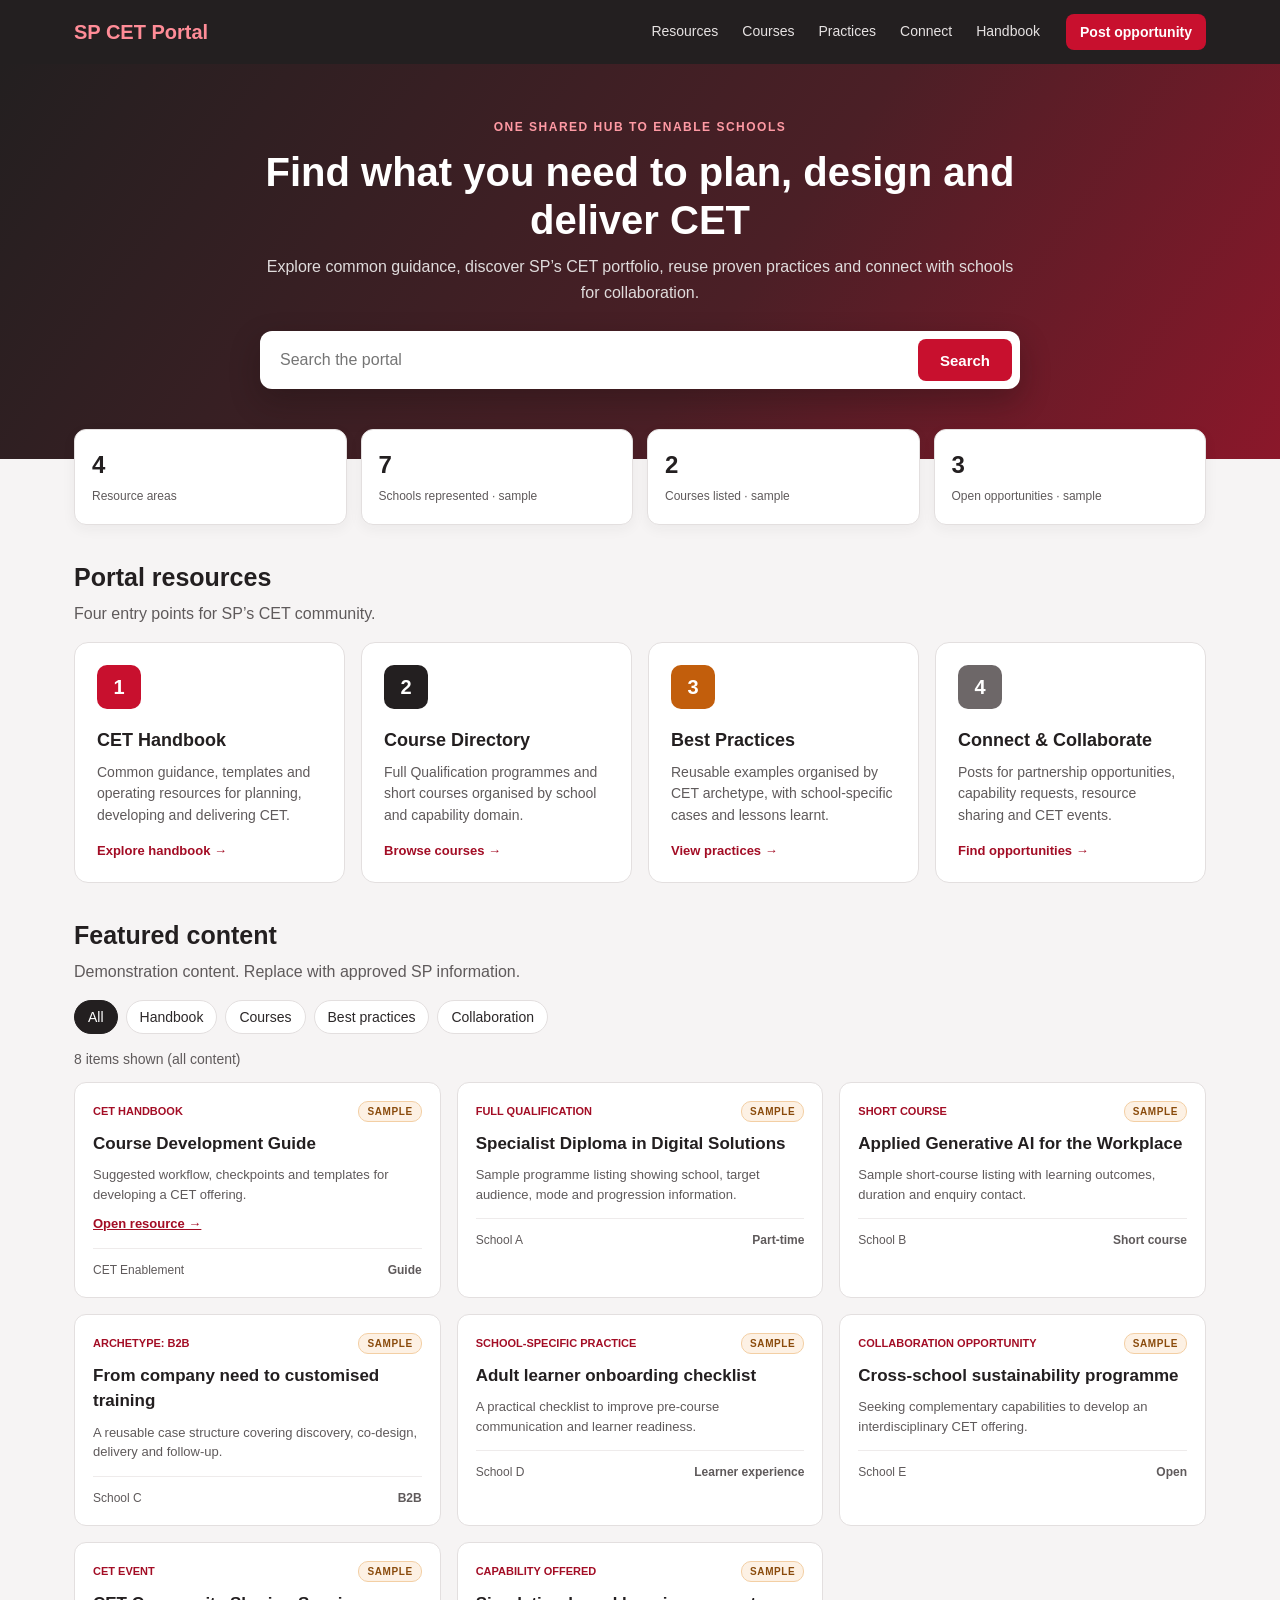
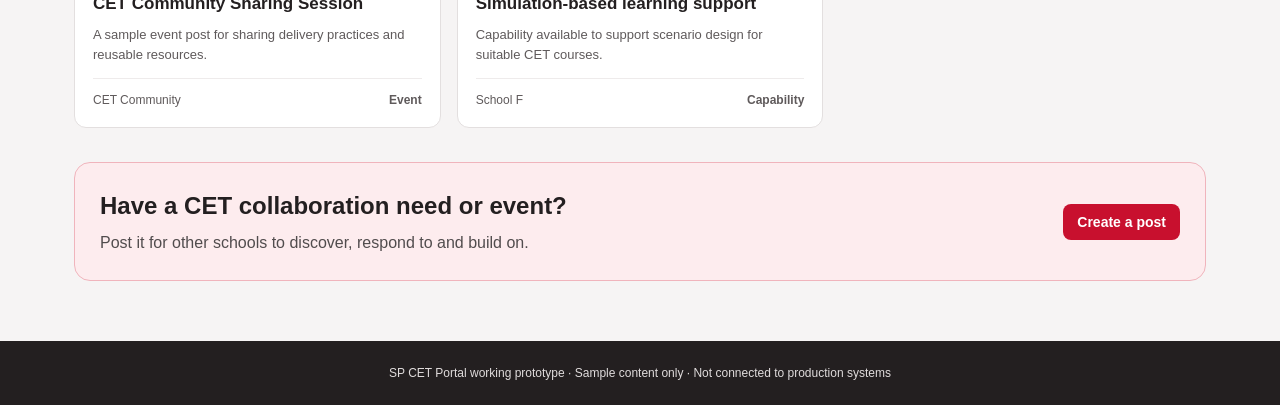
==== index.html @ 0cf19a7a "Shorten search placeholder so it fits on mobile Co-Authored-By: Claude Sonnet 5.5 <noreply@anthropic" ====
<!doctype html>
<html lang="en">
<head>
<meta charset="utf-8">
<meta name="viewport" content="width=device-width,initial-scale=1">
<meta name="description" content="Working prototype of the SP CET Portal: one shared hub for CET handbook, courses, best practices and collaboration. Sample content only.">
<title>SP CET Portal Prototype</title>
<link rel="icon" href="assets/favicon.svg" type="image/svg+xml">
<link rel="stylesheet" href="styles.css">
</head>
<body>
<a class="skip" href="#main">Skip to main content</a>

<!--
  =====================================================================
  HOW TO UPDATE THIS PAGE (for non-programmers)
  - Course, practice, handbook and collaboration CARDS:  edit data/content.json
  - Page wording (headings, hero text, footer):          edit this file, between the tags
  - Colours:                                             edit the :root block at the top of styles.css
  - Handbook landing page:                               edit handbook/index.html
  Do not change text inside < > brackets unless you know what it does.
  =====================================================================
-->

<header>
  <div class="top">
    <a class="brand" href="index.html"><span class="sr-only">SP CET Portal home</span><span aria-hidden="true">SP <span>CET</span> Portal</span></a>
    <nav id="siteNav" aria-label="Main">
      <a href="#resources">Resources</a>
      <a href="#courses">Courses</a>
      <a href="#practices">Practices</a>
      <a href="#connect">Connect</a>
      <a href="handbook/index.html">Handbook</a>
    </nav>
    <button type="button" class="primary" data-open-modal>Post opportunity</button>
    <button type="button" class="menu-btn" id="menuBtn" aria-expanded="false" aria-controls="siteNav">Menu</button>
  </div>
</header>

<section class="hero" aria-labelledby="heroTitle">
  <div class="hero-inner">
    <div class="eyebrow">One shared hub to enable schools</div>
    <!-- EDIT: main headline and intro text -->
    <h1 id="heroTitle">Find what you need to plan, design and deliver CET</h1>
    <p>Explore common guidance, discover SP’s CET portfolio, reuse proven practices and connect with schools for collaboration.</p>
    <form class="search" id="searchForm" role="search">
      <label class="sr-only" for="searchBox">Search the portal</label>
      <input id="searchBox" type="search" placeholder="Search the portal" autocomplete="off">
      <button class="primary" type="submit">Search</button>
    </form>
  </div>
</section>

<main id="main">
  <!-- Counts below are calculated automatically from data/content.json -->
  <ul class="stats" aria-label="Portal summary (sample figures)">
    <li class="stat"><b id="resourceCount">4</b><span>Resource areas</span></li>
    <li class="stat"><b id="schoolCount">–</b><span>Schools represented · sample</span></li>
    <li class="stat"><b id="courseCount">–</b><span>Courses listed · sample</span></li>
    <li class="stat"><b id="opportunityCount">–</b><span>Open opportunities · sample</span></li>
  </ul>

  <section id="resources" aria-labelledby="resHead">
    <div class="section-head"><div><h2 id="resHead">Portal resources</h2><p>Four entry points for SP’s CET community.</p></div></div>
    <div class="hubs">
      <a class="hub" href="handbook/index.html"><span class="icon" style="background:#c8102e" aria-hidden="true">1</span><h3>CET Handbook</h3><p>Common guidance, templates and operating resources for planning, developing and delivering CET.</p><span class="go">Explore handbook →</span></a>
      <button type="button" class="hub" id="courses" data-filter="course"><span class="icon" style="background:#231f20" aria-hidden="true">2</span><h3>Course Directory</h3><p>Full Qualification programmes and short courses organised by school and capability domain.</p><span class="go">Browse courses →</span></button>
      <button type="button" class="hub" id="practices" data-filter="practice"><span class="icon" style="background:#c25e0c" aria-hidden="true">3</span><h3>Best Practices</h3><p>Reusable examples organised by CET archetype, with school-specific cases and lessons learnt.</p><span class="go">View practices →</span></button>
      <button type="button" class="hub" id="connect" data-filter="opportunity"><span class="icon" style="background:#6d6768" aria-hidden="true">4</span><h3>Connect &amp; Collaborate</h3><p>Posts for partnership opportunities, capability requests, resource sharing and CET events.</p><span class="go">Find opportunities →</span></button>
    </div>
  </section>

  <section id="content" aria-labelledby="featHead">
    <div class="section-head"><div><h2 id="featHead">Featured content</h2><p>Demonstration content. Replace with approved SP information.</p></div></div>
    <div class="filters" role="group" aria-label="Filter content by type">
      <button type="button" class="chip active" data-filter="all" aria-pressed="true">All</button>
      <button type="button" class="chip" data-filter="handbook" aria-pressed="false">Handbook</button>
      <button type="button" class="chip" data-filter="course" aria-pressed="false">Courses</button>
      <button type="button" class="chip" data-filter="practice" aria-pressed="false">Best practices</button>
      <button type="button" class="chip" data-filter="opportunity" aria-pressed="false">Collaboration</button>
    </div>
    <p class="status" id="resultStatus" role="status" aria-live="polite"></p>
    <div class="grid" id="contentGrid"><p class="empty">Loading content…</p></div>
  </section>

  <div class="callout">
    <div><h2>Have a CET collaboration need or event?</h2><p>Post it for other schools to discover, respond to and build on.</p></div>
    <button type="button" class="primary" data-open-modal>Create a post</button>
  </div>
</main>

<div class="modal" id="modal" hidden>
  <div class="panel" role="dialog" aria-modal="true" aria-labelledby="modalTitle">
    <h2 id="modalTitle">Post a CET opportunity</h2>
    <p class="note">Prototype only. Entries are stored in this browser and are not submitted to SP systems. Please do not enter personal or restricted information.</p>
    <form id="postForm" novalidate>
      <label for="postType">Post type</label>
      <select id="postType"><option>Collaboration opportunity</option><option>CET event</option><option>Capability offered</option><option>Resource request</option></select>
      <label for="postTitle">Title</label>
      <input id="postTitle" required placeholder="e.g. Looking for a partner in data analytics">
      <label for="postSchool">School</label>
      <input id="postSchool" required placeholder="School or department">
      <label for="postDesc">Description</label>
      <textarea id="postDesc" required placeholder="Describe the opportunity, intended audience and support needed"></textarea>
      <p class="form-error" id="formError" role="alert"></p>
      <div class="actions"><button type="button" class="secondary" id="cancelPost">Cancel</button><button type="submit" class="primary">Publish sample post</button></div>
    </form>
  </div>
</div>

<footer>SP CET Portal working prototype · Sample content only · Not connected to production systems</footer>
<script src="app.js"></script>
</body>
</html>
---- styles.css ----
/* SP CET Portal styles. Brand colours (SP red and charcoal) are defined in :root below; hex values are approximations - replace with the official SP brand palette if required. */
:root{--ink:#231f20;--red:#c8102e;--red-dark:#a30d25;--bg:#f6f4f4;--text:#2b2728;--muted:#5f5a5b;--line:#e3dfdf;--white:#fff;--accent:#c25e0c;--focus:#f2b01e}
*{box-sizing:border-box}
html{scroll-behavior:smooth;scroll-padding-top:84px}
body{margin:0;font-family:Arial,"Segoe UI",sans-serif;color:var(--text);background:var(--bg);line-height:1.5}
a{color:var(--red-dark)}
:focus-visible{outline:3px solid var(--focus);outline-offset:2px}
.skip{position:absolute;left:-999px;top:8px;background:#fff;color:var(--ink);padding:10px 14px;border-radius:8px;z-index:20;font-weight:700}
.skip:focus{left:8px}
.sr-only{position:absolute;width:1px;height:1px;overflow:hidden;clip:rect(0 0 0 0);white-space:nowrap}

/* Header */
header{background:var(--ink);color:#fff;position:sticky;top:0;z-index:5}
.top{max-width:1180px;margin:auto;display:flex;align-items:center;gap:24px;padding:14px 24px}
.brand{font-weight:800;font-size:20px;color:#fff;text-decoration:none;display:flex;align-items:center;gap:10px}
.brand span{color:#ff8c97}

.top nav{display:flex;gap:20px;margin-left:auto;align-items:center}
.top nav a{color:#e6e2e2;text-decoration:none;font-size:14px;padding:6px 2px;border-bottom:2px solid transparent}
.top nav a:hover,.top nav a[aria-current]{color:#fff;border-bottom-color:#ff8c97}
.primary{border:0;border-radius:8px;background:var(--red);color:#fff;padding:10px 14px;font-weight:700;font-size:14px;cursor:pointer;font-family:inherit}
.primary:hover{background:var(--red-dark)}
.secondary{border:1px solid var(--line);background:#fff;padding:10px 14px;border-radius:8px;cursor:pointer;font-family:inherit;font-size:14px;color:var(--text)}
.secondary:hover{background:#f1eeee}
.menu-btn{display:none;background:transparent;border:1px solid #6b6566;color:#fff;border-radius:8px;padding:8px 12px;font-size:14px;cursor:pointer;font-family:inherit}

/* Hero */
.hero{background:linear-gradient(125deg,#231f20 0%,#4b1f26 58%,#c8102e 140%);color:#fff;padding:54px 24px 70px}
.hero-inner{max-width:1080px;margin:auto;text-align:center}
.eyebrow{text-transform:uppercase;letter-spacing:1.5px;color:#ff9aa4;font-size:12px;font-weight:800}
.hero h1{font-size:40px;margin:12px auto 10px;max-width:800px;line-height:1.2}
.hero p{color:#e0dcdc;max-width:760px;margin:0 auto 26px;line-height:1.6}
.search{max-width:760px;margin:auto;display:flex;background:#fff;padding:8px;border-radius:12px;box-shadow:0 12px 30px #1a0f1055}
.search input{text-align:left;border:0;outline:0;flex:1;padding:12px;font-size:16px;min-width:0;font-family:inherit;color:var(--text)}
.search:focus-within{outline:3px solid var(--focus)}
.search .primary{padding:0 22px;font-size:15px}

/* Main layout */
main{max-width:1180px;margin:-30px auto 60px;padding:0 24px}
.stats{display:grid;grid-template-columns:repeat(4,1fr);gap:14px;margin:0 0 30px;padding:0;list-style:none}
.stat{background:#fff;border:1px solid var(--line);border-radius:12px;padding:17px;box-shadow:0 4px 14px #2b27280d}
.stat b{display:block;font-size:24px;color:var(--ink)}
.stat span{font-size:12px;color:var(--muted)}
.section-head{display:flex;align-items:end;justify-content:space-between;margin:34px 0 16px;gap:16px}
.section-head h2{margin:0;font-size:25px;color:var(--ink)}
.section-head p{margin:5px 0 0;color:var(--muted)}

/* Resource hubs */
.hubs{display:grid;grid-template-columns:repeat(4,1fr);gap:16px}
.hub{background:#fff;border:1px solid var(--line);border-radius:14px;padding:22px;min-height:210px;transition:.2s;display:flex;flex-direction:column;align-items:flex-start;text-align:left;font:inherit;color:inherit;text-decoration:none;cursor:pointer}
.hub:hover{transform:translateY(-4px);box-shadow:0 14px 30px #2b272818}
.icon{width:44px;height:44px;border-radius:10px;display:grid;place-items:center;color:#fff;font-weight:900;font-size:20px}
.hub h3{margin:18px 0 8px;color:var(--ink);font-size:18px}
.hub p{color:var(--muted);font-size:14px;line-height:1.55;margin:0 0 14px}
.hub .go{color:var(--red-dark);font-weight:700;font-size:13px;margin-top:auto}

/* Filters and cards */
.filters{display:flex;gap:8px;flex-wrap:wrap;margin-bottom:15px}
.chip{border:1px solid var(--line);background:#fff;border-radius:20px;padding:8px 13px;cursor:pointer;font-family:inherit;font-size:14px;color:var(--text)}
.chip:hover{border-color:var(--red)}
.chip.active{background:var(--ink);color:#fff;border-color:var(--ink)}
.status{color:var(--muted);font-size:14px;margin:0 0 12px}
.grid{display:grid;grid-template-columns:repeat(3,1fr);gap:16px}
.card{background:#fff;border:1px solid var(--line);border-radius:12px;padding:18px;display:flex;flex-direction:column}
.card-top{display:flex;justify-content:space-between;align-items:center;gap:8px}
.tag{font-size:11px;font-weight:800;text-transform:uppercase;color:var(--red-dark)}
.badge{font-size:10px;font-weight:800;text-transform:uppercase;letter-spacing:.6px;background:#fdf1e4;color:#8a4b0c;border:1px solid #f3cfa4;border-radius:10px;padding:2px 8px;white-space:nowrap}
.badge.new{background:#fdecee;color:#a30d25;border-color:#f0b4bc}
.card h3{font-size:17px;margin:9px 0;color:var(--ink)}
.card p{font-size:13px;color:var(--muted);line-height:1.5;margin:0}
.card .more{font-size:13px;font-weight:700;margin-top:10px}
.meta{display:flex;justify-content:space-between;gap:8px;border-top:1px solid #eeebeb;padding-top:12px;margin-top:auto;font-size:12px;color:var(--muted)}
.card p+.meta,.card .more+.meta{margin-top:14px}
.empty,.error{background:#fff;border:1px dashed var(--line);border-radius:12px;padding:24px;grid-column:1/-1;color:var(--muted)}
.error{border-color:#e0a3a3;color:#7a1f1f;background:#fff6f6}

/* Callout */
.callout{margin-top:34px;background:#fdecee;border:1px solid #f0b4bc;border-radius:16px;padding:25px;display:flex;align-items:center;gap:24px}
.callout h2{margin:0 0 7px;color:var(--ink)}
.callout p{margin:0;color:#514c4d}
.callout button{margin-left:auto;white-space:nowrap}

/* Modal */
.modal{position:fixed;inset:0;background:#1a1516aa;display:none;align-items:center;justify-content:center;padding:20px;z-index:10}
.modal.open{display:flex}
.panel{background:#fff;padding:24px;border-radius:14px;max-width:580px;width:100%;max-height:90vh;overflow:auto}
.panel h2{margin-top:0;color:var(--ink)}
.panel .note{color:var(--muted);font-size:14px}
.panel label{display:block;font-size:13px;font-weight:700;margin:13px 0 6px}
.panel input,.panel select,.panel textarea{width:100%;padding:11px;border:1px solid #bdb7b8;border-radius:8px;font:inherit;font-size:15px;color:var(--text);background:#fff}
.panel textarea{min-height:110px;resize:vertical}
.form-error{color:#9b1c1c;font-size:13px;margin:12px 0 0;min-height:1em}
.actions{display:flex;justify-content:flex-end;gap:8px;margin-top:18px}

/* Footer */
footer{background:var(--ink);color:#e0dcdc;padding:23px;text-align:center;font-size:12px}
footer a{color:#ffb3ba}

/* Handbook page */
.page-hero{background:linear-gradient(125deg,#231f20 0%,#4b1f26 58%,#c8102e 140%);color:#fff;padding:44px 24px 64px}
.page-hero .hero-inner{text-align:left}
.page-hero h1{font-size:34px;margin:10px 0}
.page-hero p{margin:0;max-width:720px;color:#e0dcdc}
.notice{background:#fdf1e4;border:1px solid #f3cfa4;color:#6b3a08;border-radius:12px;padding:14px 18px;margin-bottom:24px;font-size:14px}
.toc{display:grid;grid-template-columns:repeat(3,1fr);gap:16px}
.back{display:inline-block;margin-top:28px;font-weight:700}

/* Tablet */
@media(max-width:900px){
.hubs,.stats{grid-template-columns:repeat(2,1fr)}
.grid,.toc{grid-template-columns:1fr 1fr}
.hero h1{font-size:34px}
}
/* Mobile */
@media(max-width:700px){
.menu-btn{display:block}
.top{flex-wrap:wrap;gap:12px;padding:12px 16px}
.top nav{display:none;flex-direction:column;align-items:stretch;gap:0;width:100%;margin:0;order:3}
.top nav.open{display:flex}
.top nav a{padding:12px 4px;border-bottom:1px solid #4a4546;font-size:15px}
.top>.primary{order:1;margin-left:auto}.menu-btn{order:2}
main{padding:0 16px}
.hero,.page-hero{padding:40px 16px 60px}
}
@media(max-width:560px){
.hubs,.stats,.grid,.toc{grid-template-columns:1fr}
.hero h1{font-size:28px}
.callout{display:block}
.callout button{margin-top:16px;width:100%}
.search{display:block}
.search .primary{width:100%;height:44px;margin-top:6px}
.stat{display:flex;justify-content:space-between;align-items:center}
.section-head{display:block}
.actions{flex-direction:column-reverse}
.actions button{width:100%}
}
@media(prefers-reduced-motion:reduce){html{scroll-behavior:auto}.hub{transition:none}.hub:hover{transform:none}}
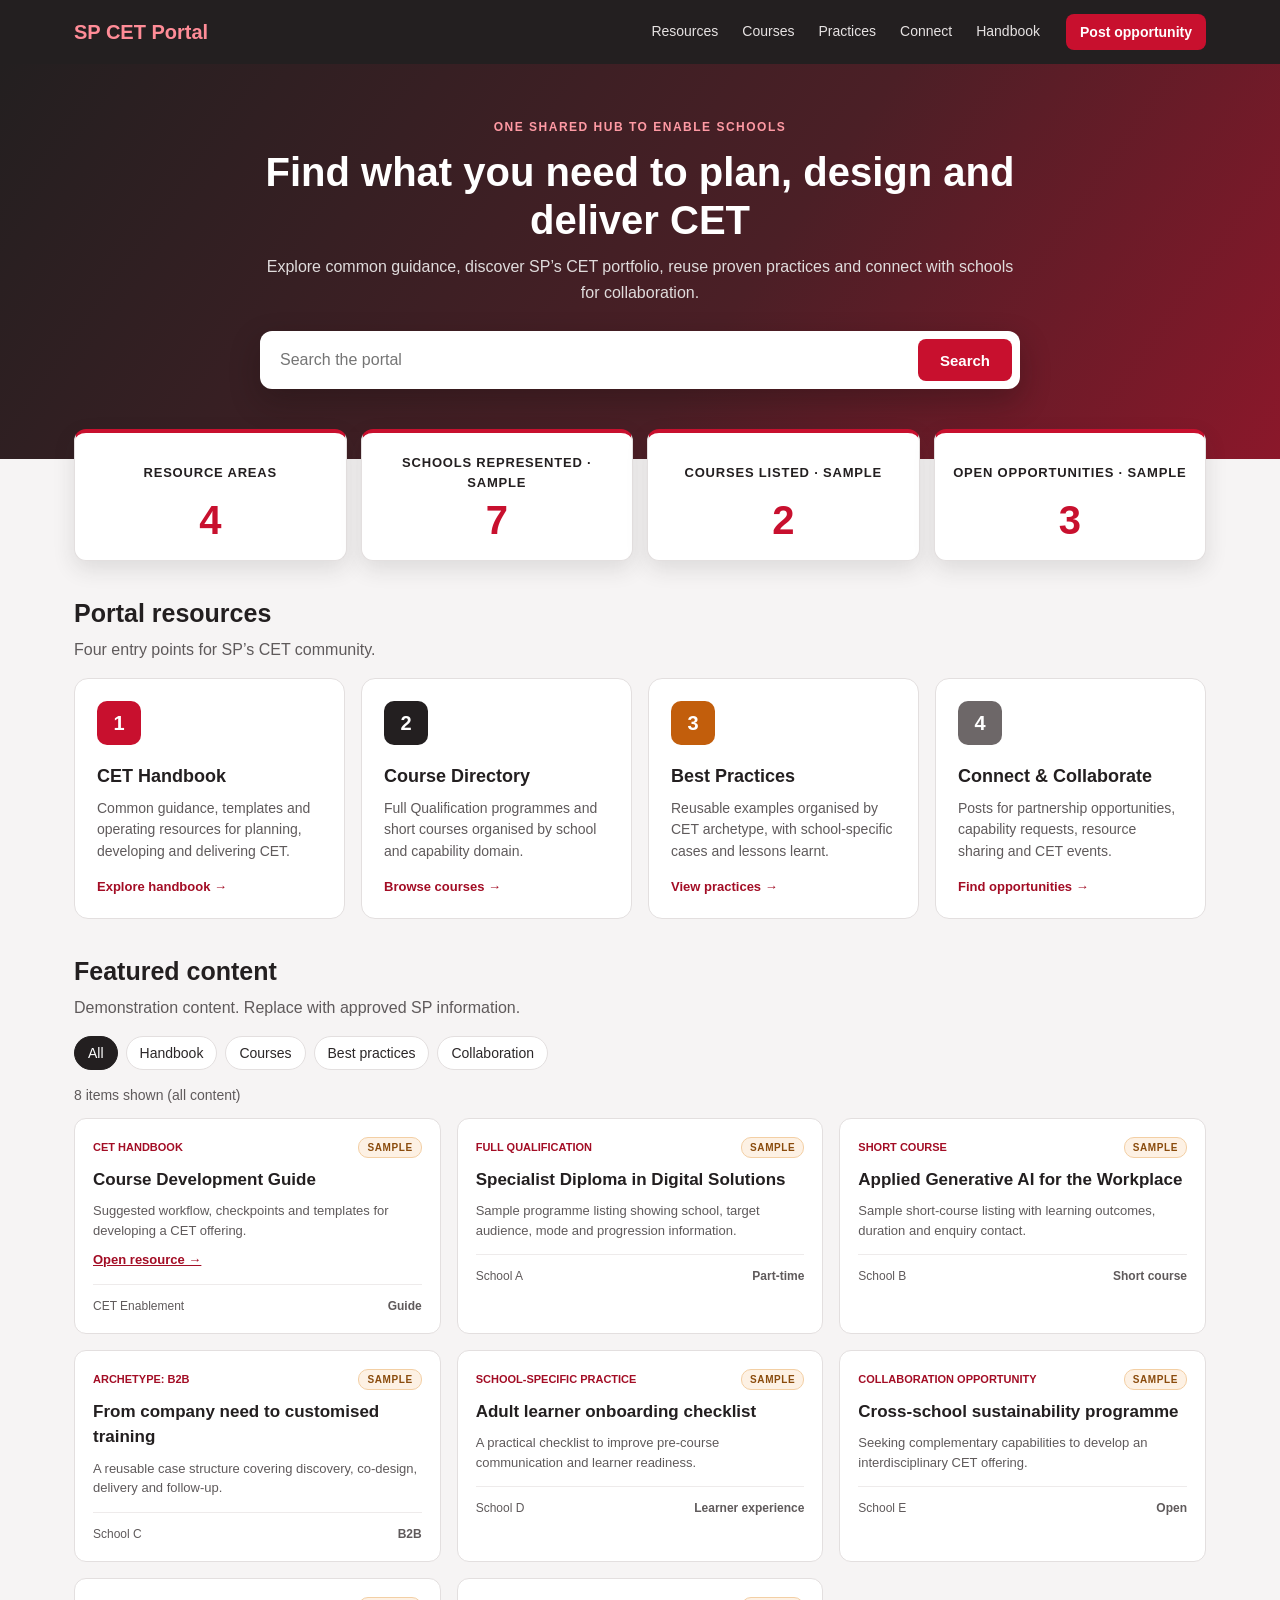
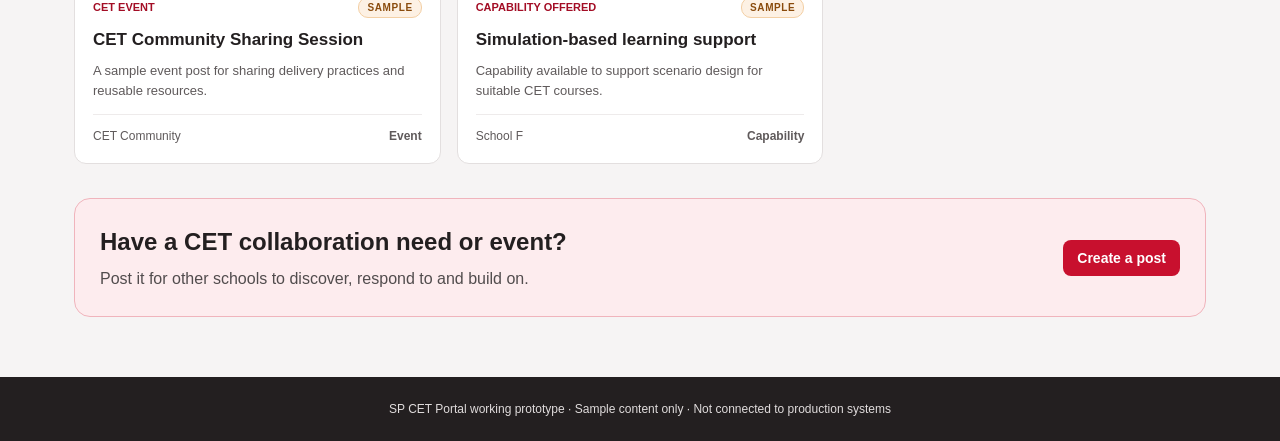
==== commit 706c401c: "Centre summary stats with labels above larger red figures Co-Authored-By: Claude Sonnet 5.5 <noreply" ====
--- a/index.html
+++ b/index.html
@@ -54,10 +54,10 @@
 <main id="main">
   <!-- Counts below are calculated automatically from data/content.json -->
   <ul class="stats" aria-label="Portal summary (sample figures)">
-    <li class="stat"><b id="resourceCount">4</b><span>Resource areas</span></li>
-    <li class="stat"><b id="schoolCount">–</b><span>Schools represented · sample</span></li>
-    <li class="stat"><b id="courseCount">–</b><span>Courses listed · sample</span></li>
-    <li class="stat"><b id="opportunityCount">–</b><span>Open opportunities · sample</span></li>
+    <li class="stat"><span>Resource areas</span><b id="resourceCount">4</b></li>
+    <li class="stat"><span>Schools represented · sample</span><b id="schoolCount">–</b></li>
+    <li class="stat"><span>Courses listed · sample</span><b id="courseCount">–</b></li>
+    <li class="stat"><span>Open opportunities · sample</span><b id="opportunityCount">–</b></li>
   </ul>
 
   <section id="resources" aria-labelledby="resHead">
--- a/styles.css
+++ b/styles.css
@@ -38,9 +38,9 @@
 /* Main layout */
 main{max-width:1180px;margin:-30px auto 60px;padding:0 24px}
 .stats{display:grid;grid-template-columns:repeat(4,1fr);gap:14px;margin:0 0 30px;padding:0;list-style:none}
-.stat{background:#fff;border:1px solid var(--line);border-radius:12px;padding:17px;box-shadow:0 4px 14px #2b27280d}
-.stat b{display:block;font-size:24px;color:var(--ink)}
-.stat span{font-size:12px;color:var(--muted)}
+.stat{background:#fff;border:1px solid var(--line);border-top:4px solid var(--red);border-radius:12px;padding:20px 16px;box-shadow:0 8px 22px #2b27281f;text-align:center;display:flex;flex-direction:column;align-items:center;justify-content:center;gap:8px}
+.stat span{min-height:3em;display:flex;align-items:center;justify-content:center;font-size:13px;font-weight:700;color:var(--ink);text-transform:uppercase;letter-spacing:.8px}
+.stat b{display:block;font-size:40px;line-height:1;color:var(--red);font-weight:800}
 .section-head{display:flex;align-items:end;justify-content:space-between;margin:34px 0 16px;gap:16px}
 .section-head h2{margin:0;font-size:25px;color:var(--ink)}
 .section-head p{margin:5px 0 0;color:var(--muted)}
@@ -127,9 +127,8 @@
 .hero h1{font-size:28px}
 .callout{display:block}
 .callout button{margin-top:16px;width:100%}
-.search{display:block}
+.search{display:block}.search input{width:100%}.stat span{min-height:0}
 .search .primary{width:100%;height:44px;margin-top:6px}
-.stat{display:flex;justify-content:space-between;align-items:center}
 .section-head{display:block}
 .actions{flex-direction:column-reverse}
 .actions button{width:100%}
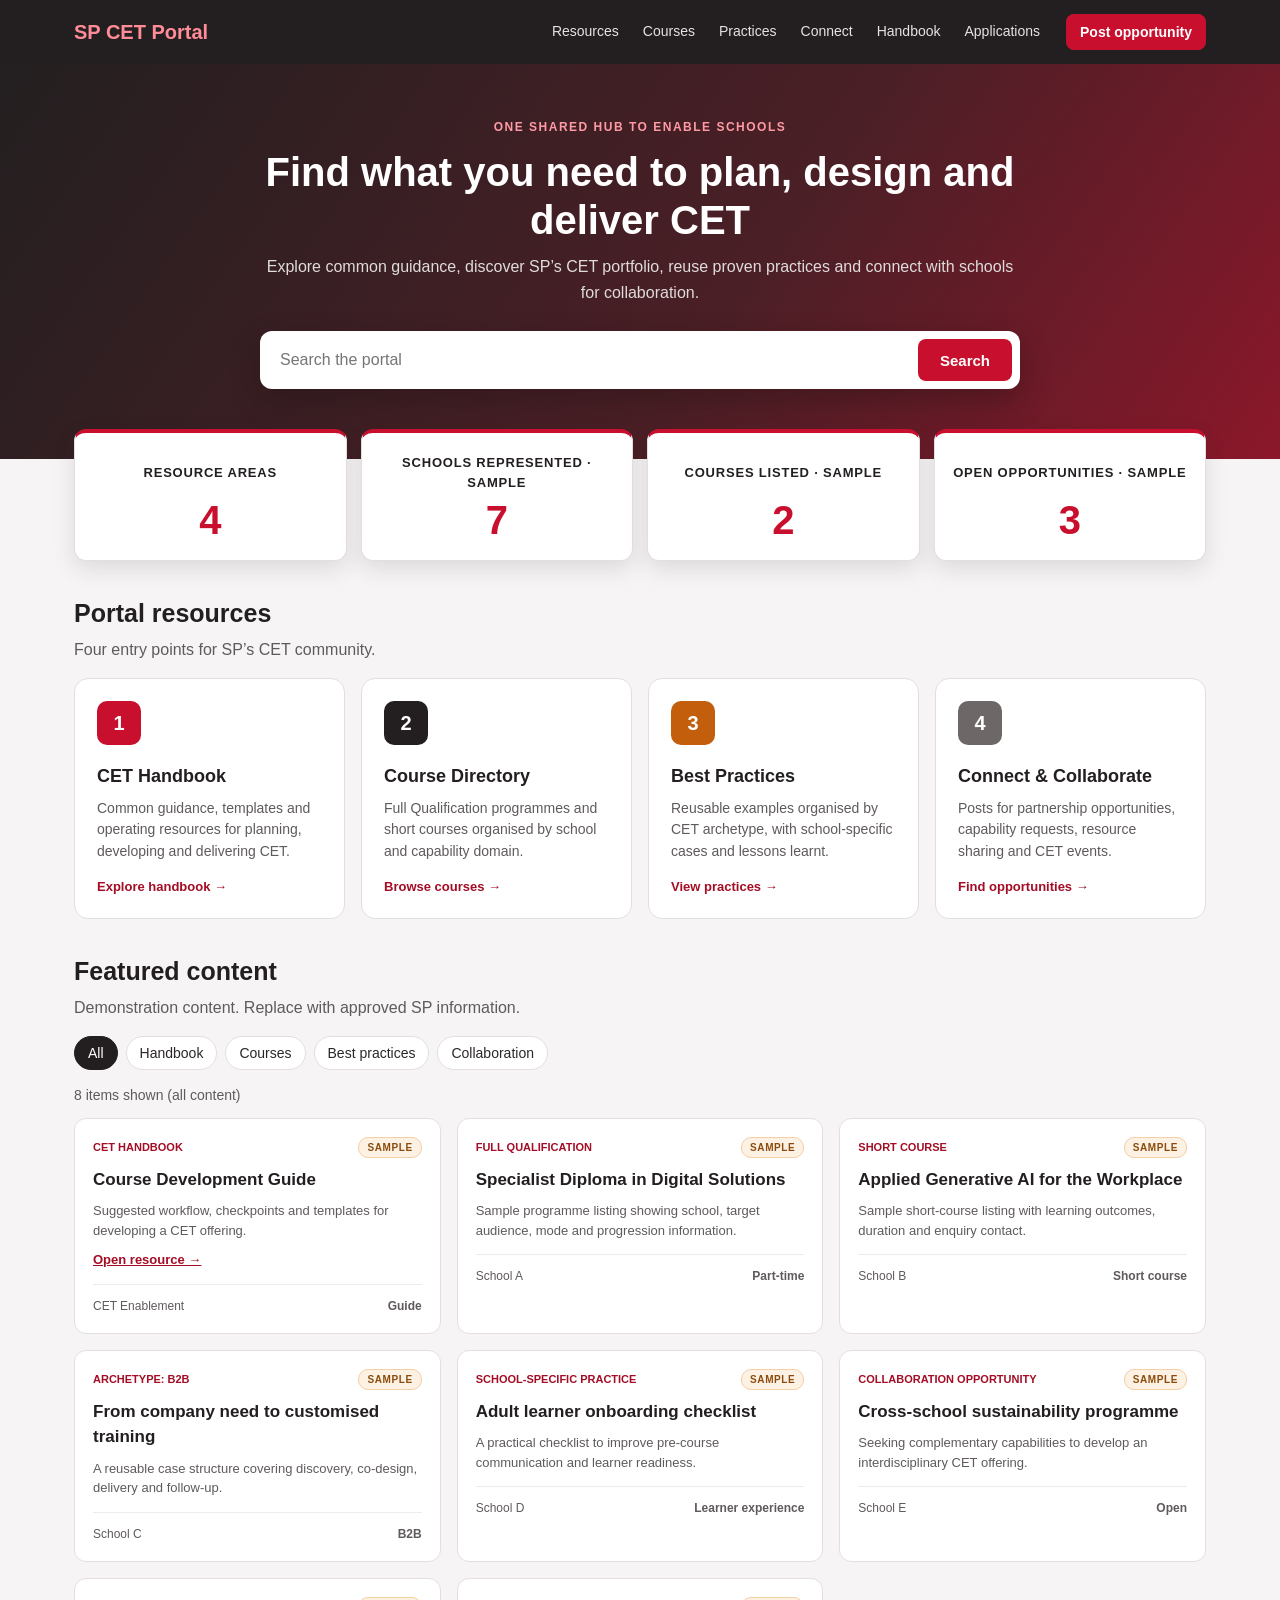
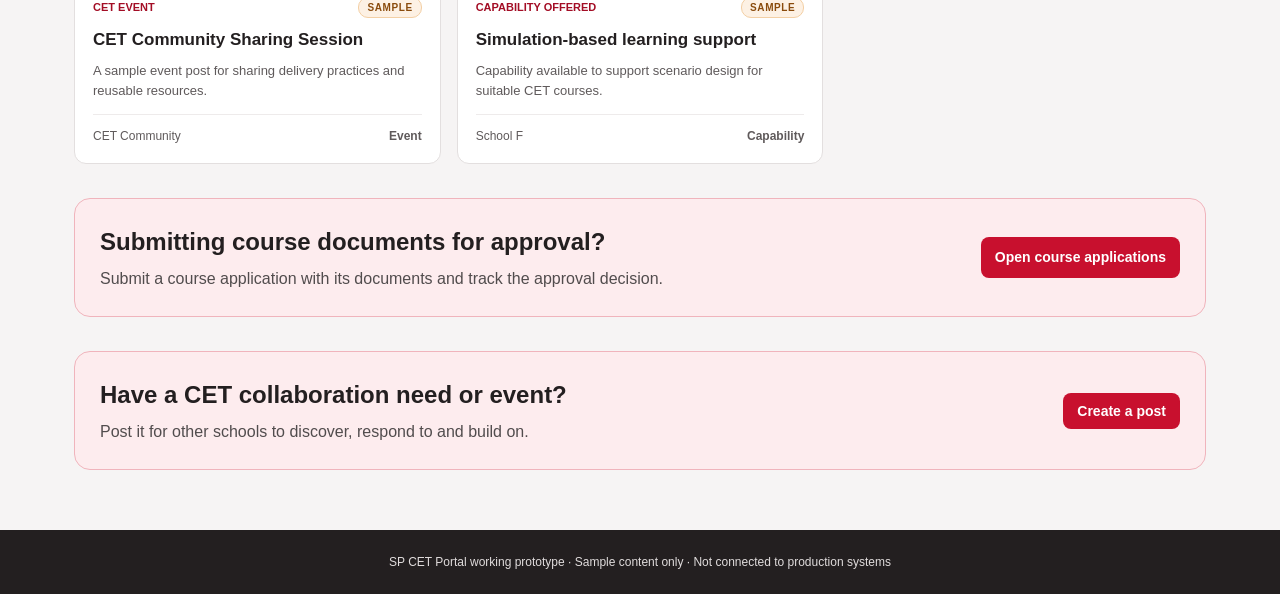
==== commit 12f199a8: "Add course document application and approval prototype Co-Authored-By: Claude Sonnet 5.5 <noreply@an" ====
--- a/index.html
+++ b/index.html
@@ -31,6 +31,7 @@
       <a href="#practices">Practices</a>
       <a href="#connect">Connect</a>
       <a href="handbook/index.html">Handbook</a>
+      <a href="applications/index.html">Applications</a>
     </nav>
     <button type="button" class="primary" data-open-modal>Post opportunity</button>
     <button type="button" class="menu-btn" id="menuBtn" aria-expanded="false" aria-controls="siteNav">Menu</button>
@@ -84,6 +85,11 @@
   </section>
 
   <div class="callout">
+    <div><h2>Submitting course documents for approval?</h2><p>Submit a course application with its documents and track the approval decision.</p></div>
+    <a class="primary" href="applications/index.html" style="text-decoration:none;margin-left:auto;white-space:nowrap">Open course applications</a>
+  </div>
+
+  <div class="callout">
     <div><h2>Have a CET collaboration need or event?</h2><p>Post it for other schools to discover, respond to and build on.</p></div>
     <button type="button" class="primary" data-open-modal>Create a post</button>
   </div>
--- a/styles.css
+++ b/styles.css
@@ -134,3 +134,36 @@
 .actions button{width:100%}
 }
 @media(prefers-reduced-motion:reduce){html{scroll-behavior:auto}.hub{transition:none}.hub:hover{transform:none}}
+
+/* Course applications page */
+.role-bar{display:flex;align-items:center;gap:10px;flex-wrap:wrap;margin-bottom:20px}
+.role-bar label{font-weight:700;font-size:14px}
+.role-bar select{padding:9px 10px;border:1px solid #bdb7b8;border-radius:8px;font:inherit;background:#fff}
+.app-form{background:#fff;border:1px solid var(--line);border-radius:14px;padding:22px}
+.app-form label{display:block;font-size:13px;font-weight:700;margin:13px 0 6px}
+.app-form input:not([type=file]),.app-form select,.app-form textarea{width:100%;padding:11px;border:1px solid #bdb7b8;border-radius:8px;font:inherit;font-size:15px;color:var(--text);background:#fff}
+.app-form textarea{min-height:90px;resize:vertical}
+.form-grid{display:grid;grid-template-columns:1fr 1fr;gap:0 16px}
+fieldset.docs{border:1px solid var(--line);border-radius:10px;margin:18px 0 0;padding:6px 16px 14px}
+fieldset.docs legend{font-weight:700;font-size:14px;padding:0 6px}
+.doc-row input[type=file]{font-size:14px;max-width:100%}
+.req{color:var(--red-dark);font-weight:700}.opt{color:var(--muted);font-weight:400}
+.app-list{display:grid;grid-template-columns:repeat(2,1fr);gap:16px}
+.app-card h3{margin:9px 0}
+.meta-line{margin-top:6px!important}
+.pill{font-size:11px;font-weight:800;border-radius:12px;padding:3px 10px;border:1px solid var(--line);background:#f1eeee;color:var(--ink);white-space:nowrap}
+.pill.s-submitted,.pill.s-review{background:#fdf1e4;border-color:#f3cfa4;color:#6b3a08}
+.pill.s-approved{background:#e7f4ea;border-color:#a9d3b3;color:#17542a}
+.pill.s-returned{background:#fff6e0;border-color:#ecd28a;color:#5f4500}
+.pill.s-rejected{background:#fdecee;border-color:#f0b4bc;color:#8a0c22}
+.doc-list{list-style:none;margin:12px 0 0;padding:0;font-size:13px;color:var(--text)}
+.doc-list li{padding:3px 0}.doc-list .ok{color:#17542a;font-weight:800}.doc-list .miss{color:var(--muted)}
+.app-card details{margin-top:12px;font-size:13px}
+.app-card summary{cursor:pointer;font-weight:700;color:var(--red-dark)}
+.history{margin:8px 0 0;padding-left:18px;color:var(--muted)}.history li{margin-bottom:8px}.history .note{color:var(--text)}
+.decision{border-top:1px solid #eeebeb;margin-top:14px;padding-top:12px}
+.decision label{display:block;font-size:13px;font-weight:700;margin:0 0 6px}
+.decision textarea{width:100%;min-height:70px;padding:10px;border:1px solid #bdb7b8;border-radius:8px;font:inherit;font-size:14px}
+.decision .actions{flex-wrap:wrap}
+@media(max-width:900px){.app-list{grid-template-columns:1fr}}
+@media(max-width:560px){.form-grid{grid-template-columns:1fr}.decision .actions button{width:100%}}
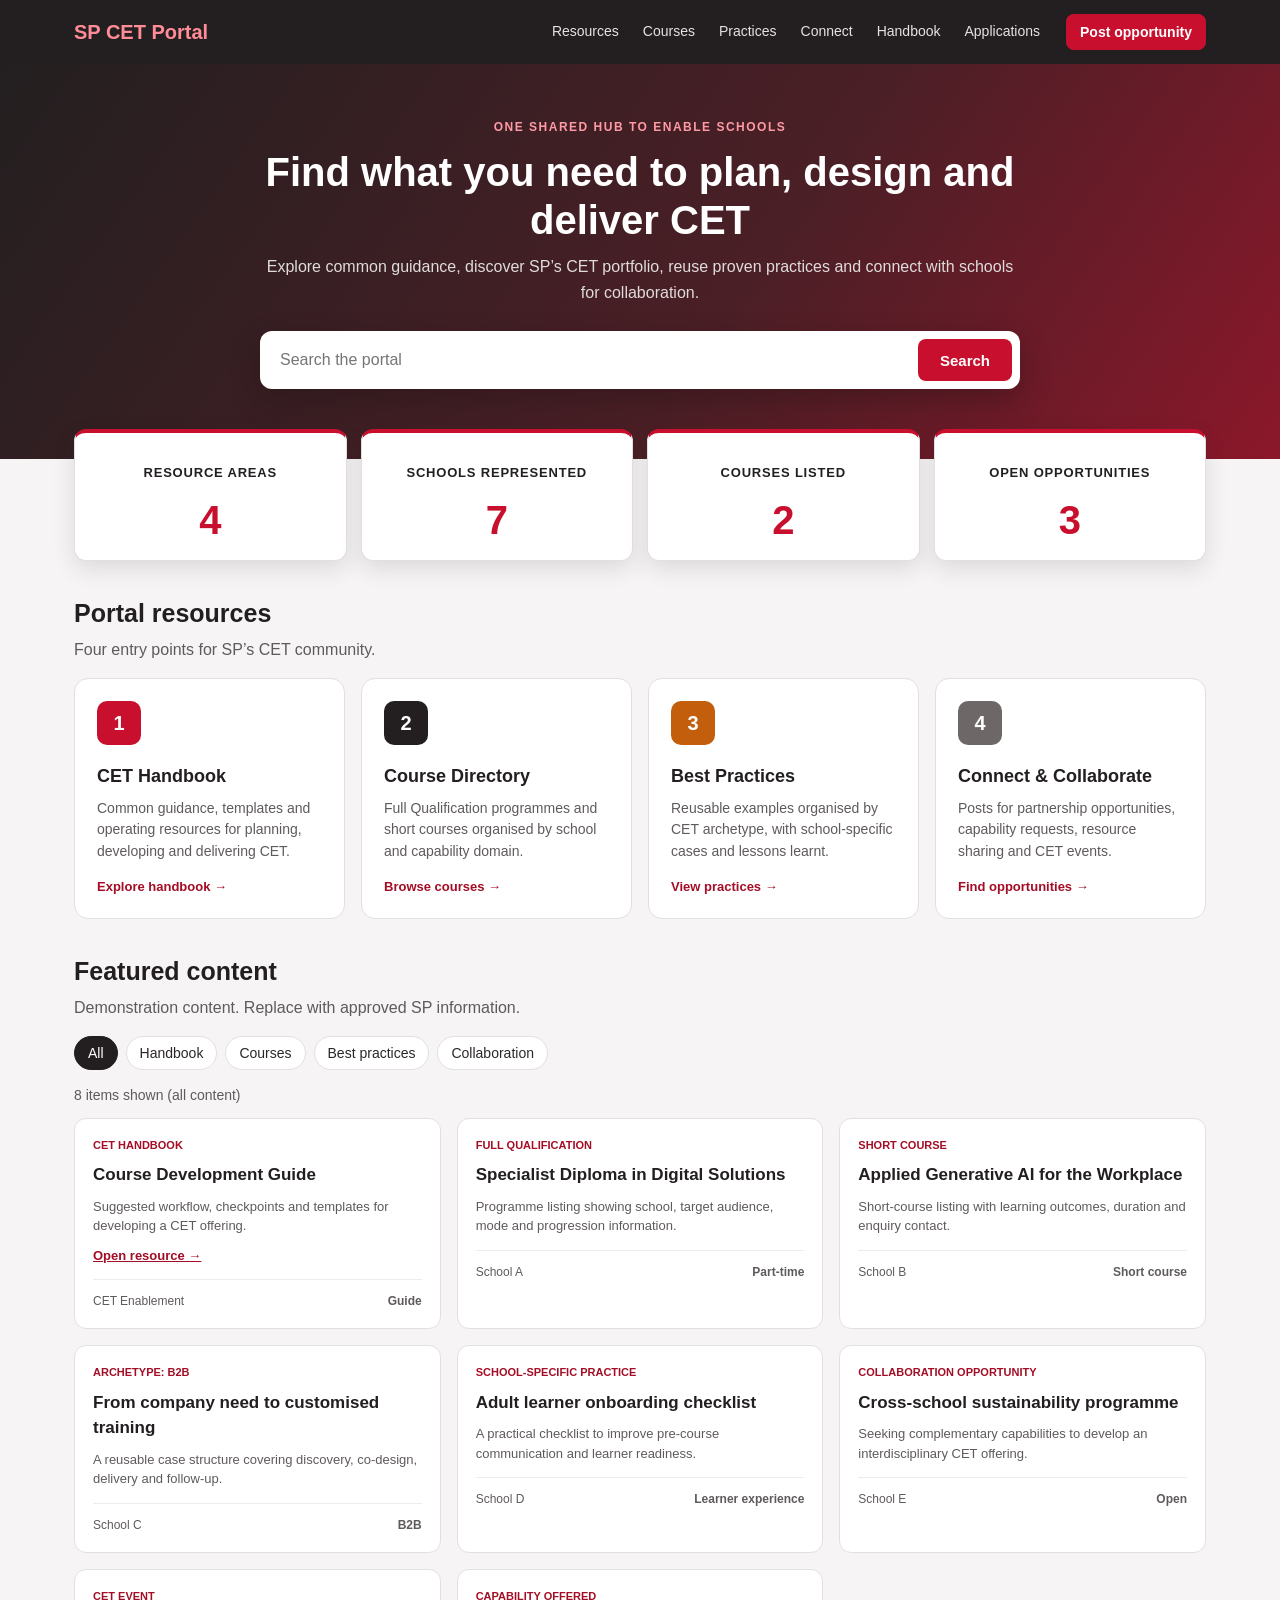
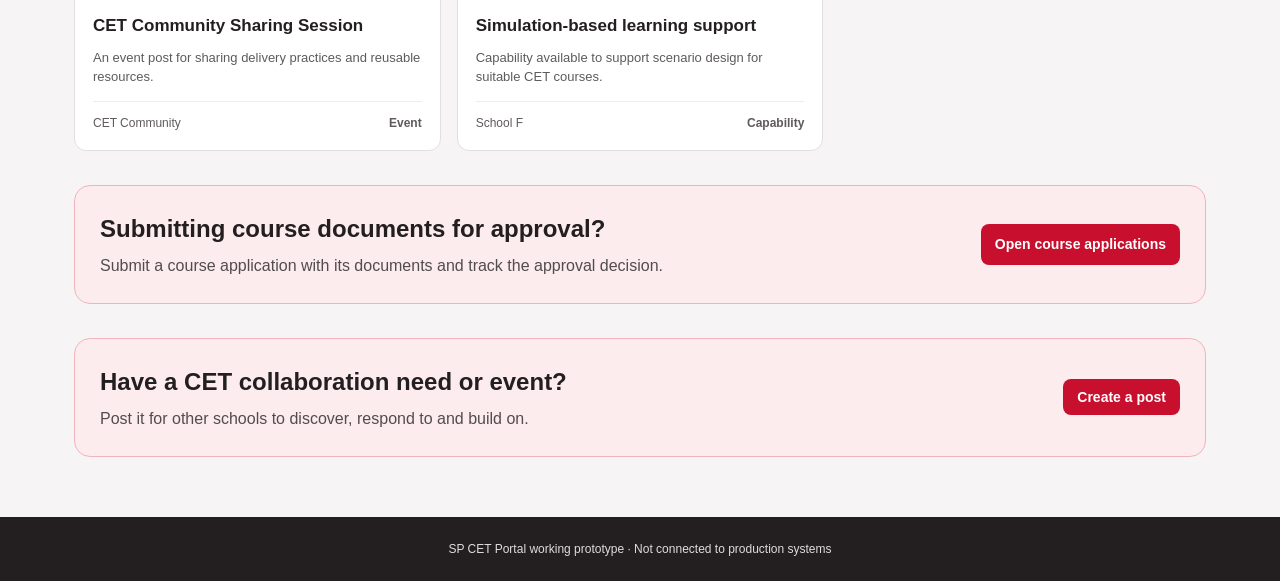
==== commit b6b5323c: "Remove 'sample' wording and badges from the portal Co-Authored-By: Claude Sonnet 5.5 <noreply@anthro" ====
--- a/index.html
+++ b/index.html
@@ -3,7 +3,7 @@
 <head>
 <meta charset="utf-8">
 <meta name="viewport" content="width=device-width,initial-scale=1">
-<meta name="description" content="Working prototype of the SP CET Portal: one shared hub for CET handbook, courses, best practices and collaboration. Sample content only.">
+<meta name="description" content="Working prototype of the SP CET Portal: one shared hub for CET handbook, courses, best practices and collaboration.">
 <title>SP CET Portal Prototype</title>
 <link rel="icon" href="assets/favicon.svg" type="image/svg+xml">
 <link rel="stylesheet" href="styles.css">
@@ -54,11 +54,11 @@
 
 <main id="main">
   <!-- Counts below are calculated automatically from data/content.json -->
-  <ul class="stats" aria-label="Portal summary (sample figures)">
+  <ul class="stats" aria-label="Portal summary">
     <li class="stat"><span>Resource areas</span><b id="resourceCount">4</b></li>
-    <li class="stat"><span>Schools represented · sample</span><b id="schoolCount">–</b></li>
-    <li class="stat"><span>Courses listed · sample</span><b id="courseCount">–</b></li>
-    <li class="stat"><span>Open opportunities · sample</span><b id="opportunityCount">–</b></li>
+    <li class="stat"><span>Schools represented</span><b id="schoolCount">–</b></li>
+    <li class="stat"><span>Courses listed</span><b id="courseCount">–</b></li>
+    <li class="stat"><span>Open opportunities</span><b id="opportunityCount">–</b></li>
   </ul>
 
   <section id="resources" aria-labelledby="resHead">
@@ -109,12 +109,12 @@
       <label for="postDesc">Description</label>
       <textarea id="postDesc" required placeholder="Describe the opportunity, intended audience and support needed"></textarea>
       <p class="form-error" id="formError" role="alert"></p>
-      <div class="actions"><button type="button" class="secondary" id="cancelPost">Cancel</button><button type="submit" class="primary">Publish sample post</button></div>
+      <div class="actions"><button type="button" class="secondary" id="cancelPost">Cancel</button><button type="submit" class="primary">Publish post</button></div>
     </form>
   </div>
 </div>
 
-<footer>SP CET Portal working prototype · Sample content only · Not connected to production systems</footer>
+<footer>SP CET Portal working prototype · Not connected to production systems</footer>
 <script src="app.js"></script>
 </body>
 </html>
--- a/styles.css
+++ b/styles.css
@@ -64,8 +64,6 @@
 .card{background:#fff;border:1px solid var(--line);border-radius:12px;padding:18px;display:flex;flex-direction:column}
 .card-top{display:flex;justify-content:space-between;align-items:center;gap:8px}
 .tag{font-size:11px;font-weight:800;text-transform:uppercase;color:var(--red-dark)}
-.badge{font-size:10px;font-weight:800;text-transform:uppercase;letter-spacing:.6px;background:#fdf1e4;color:#8a4b0c;border:1px solid #f3cfa4;border-radius:10px;padding:2px 8px;white-space:nowrap}
-.badge.new{background:#fdecee;color:#a30d25;border-color:#f0b4bc}
 .card h3{font-size:17px;margin:9px 0;color:var(--ink)}
 .card p{font-size:13px;color:var(--muted);line-height:1.5;margin:0}
 .card .more{font-size:13px;font-weight:700;margin-top:10px}
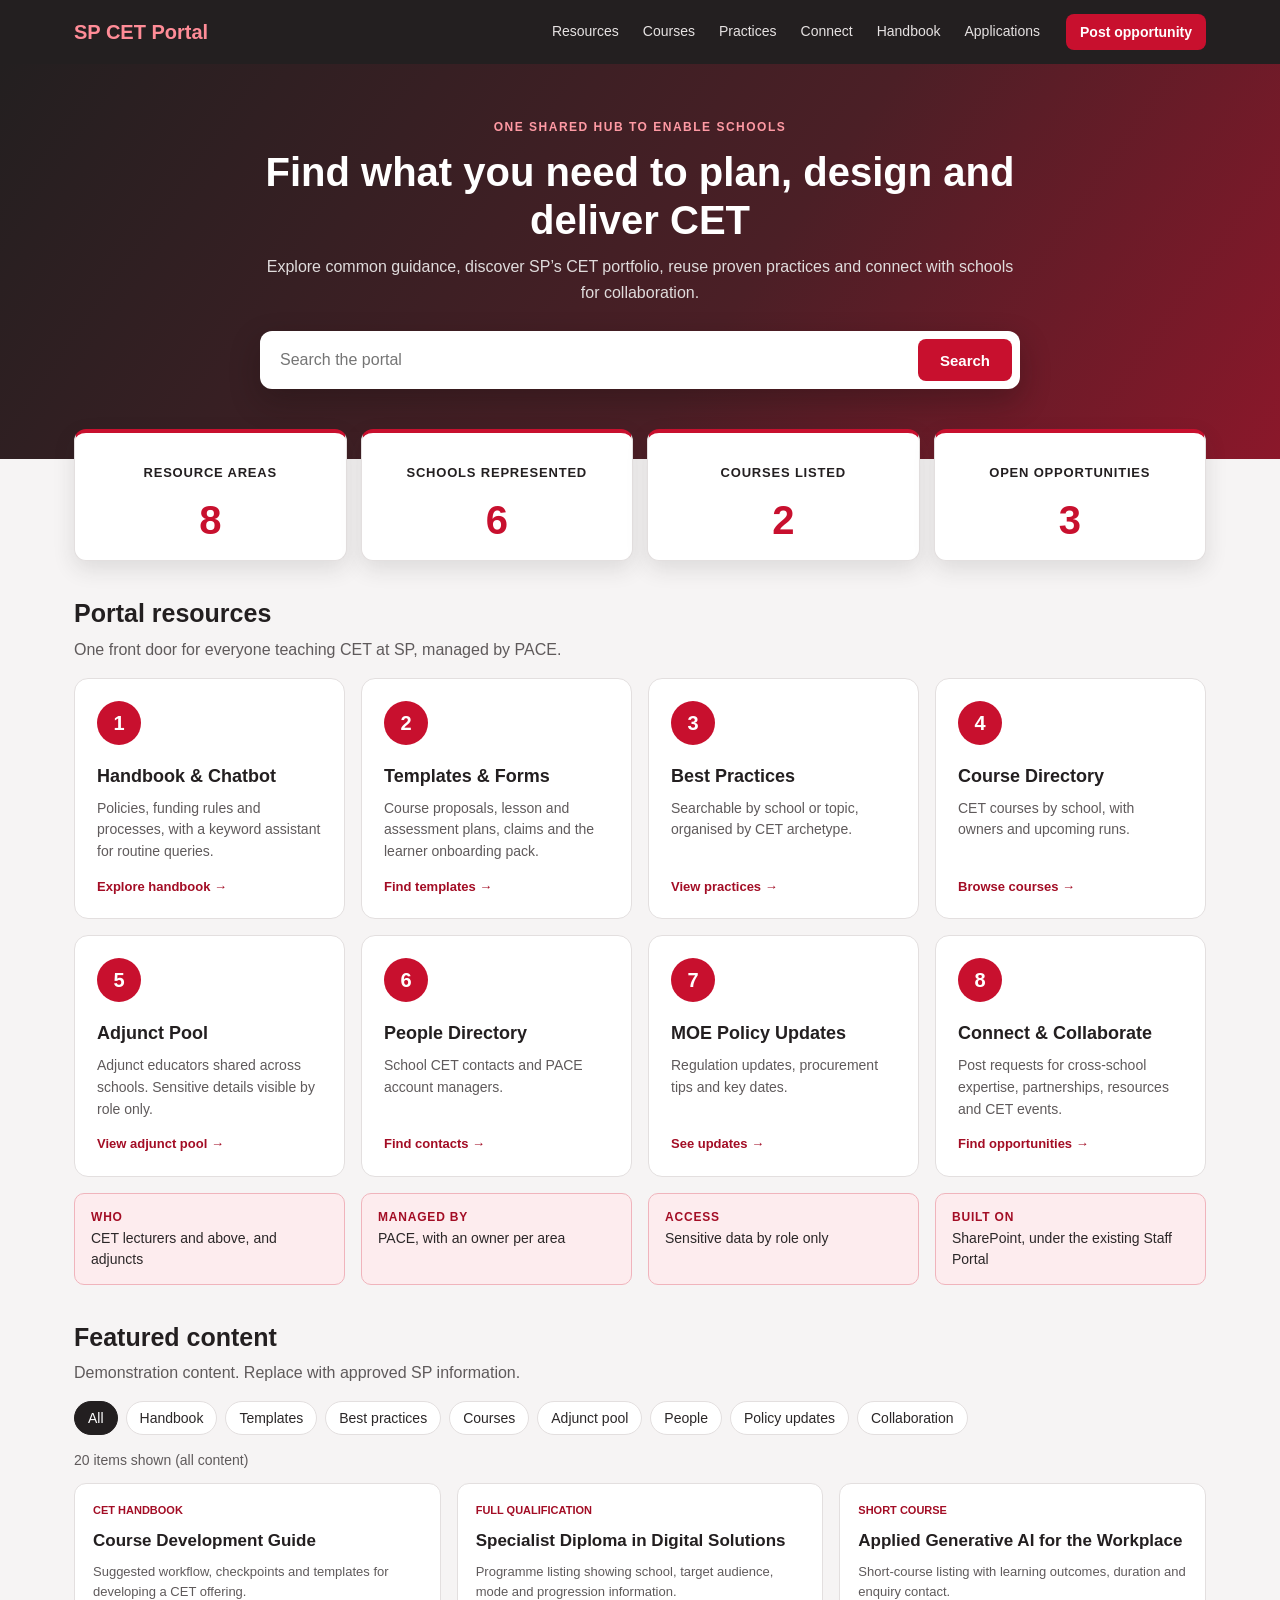
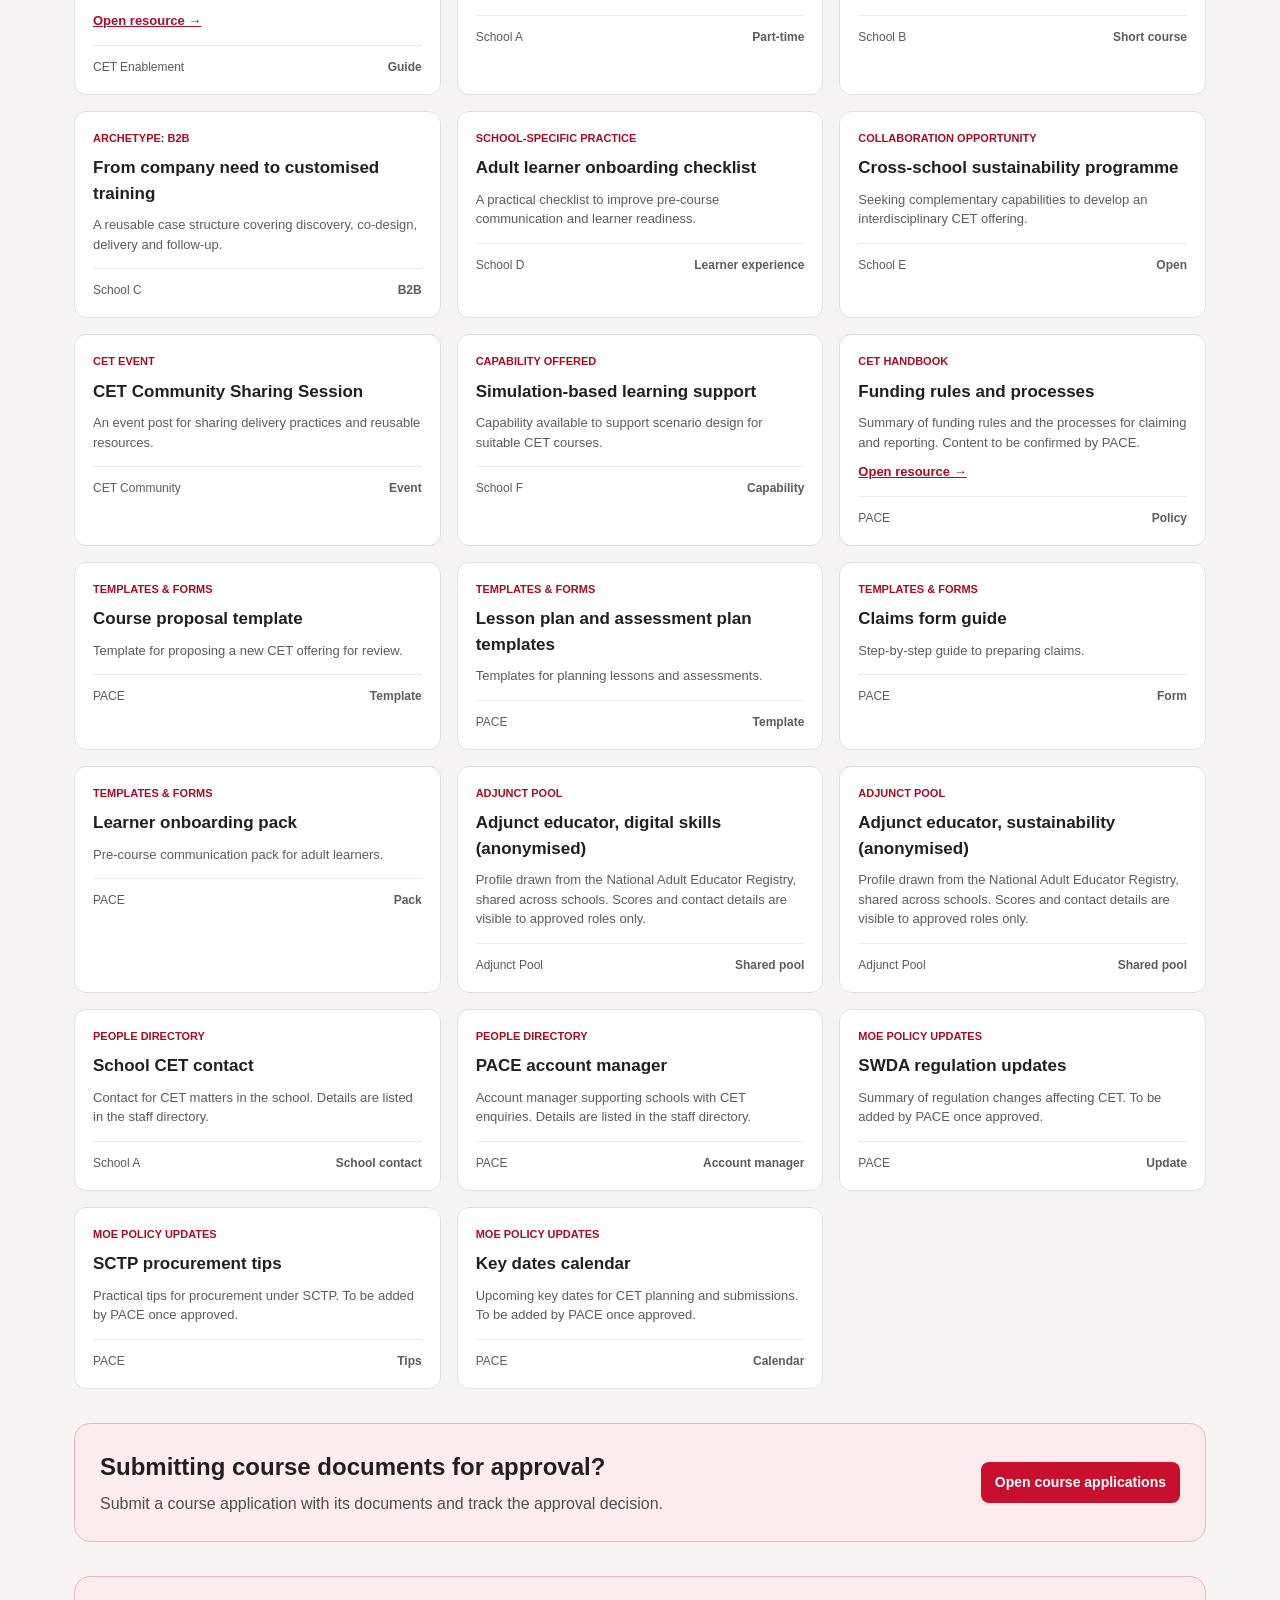
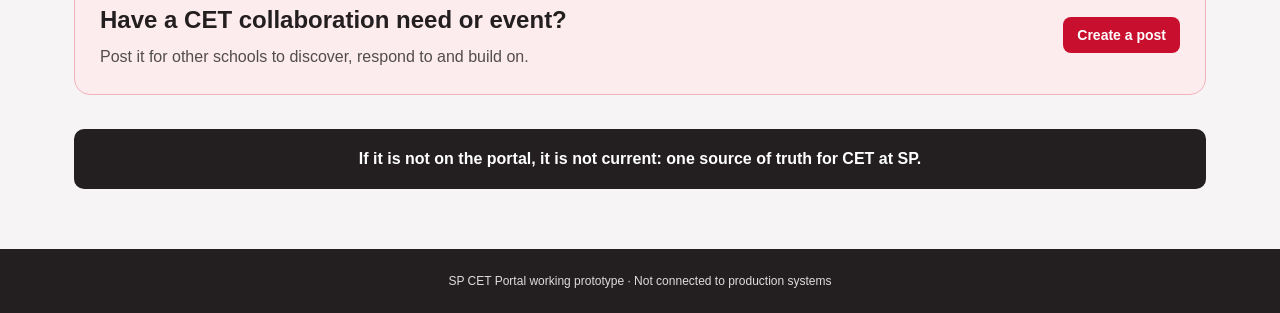
==== commit 1cbaf7f7: "Add eight portal areas, info strip, banner and handbook keyword assistant Co-Authored-By: Claude Son" ====
--- a/index.html
+++ b/index.html
@@ -55,20 +55,31 @@
 <main id="main">
   <!-- Counts below are calculated automatically from data/content.json -->
   <ul class="stats" aria-label="Portal summary">
-    <li class="stat"><span>Resource areas</span><b id="resourceCount">4</b></li>
+    <li class="stat"><span>Resource areas</span><b id="resourceCount">8</b></li>
     <li class="stat"><span>Schools represented</span><b id="schoolCount">–</b></li>
     <li class="stat"><span>Courses listed</span><b id="courseCount">–</b></li>
     <li class="stat"><span>Open opportunities</span><b id="opportunityCount">–</b></li>
   </ul>
 
   <section id="resources" aria-labelledby="resHead">
-    <div class="section-head"><div><h2 id="resHead">Portal resources</h2><p>Four entry points for SP’s CET community.</p></div></div>
+    <div class="section-head"><div><h2 id="resHead">Portal resources</h2><p>One front door for everyone teaching CET at SP, managed by PACE.</p></div></div>
     <div class="hubs">
-      <a class="hub" href="handbook/index.html"><span class="icon" style="background:#c8102e" aria-hidden="true">1</span><h3>CET Handbook</h3><p>Common guidance, templates and operating resources for planning, developing and delivering CET.</p><span class="go">Explore handbook →</span></a>
-      <button type="button" class="hub" id="courses" data-filter="course"><span class="icon" style="background:#231f20" aria-hidden="true">2</span><h3>Course Directory</h3><p>Full Qualification programmes and short courses organised by school and capability domain.</p><span class="go">Browse courses →</span></button>
-      <button type="button" class="hub" id="practices" data-filter="practice"><span class="icon" style="background:#c25e0c" aria-hidden="true">3</span><h3>Best Practices</h3><p>Reusable examples organised by CET archetype, with school-specific cases and lessons learnt.</p><span class="go">View practices →</span></button>
-      <button type="button" class="hub" id="connect" data-filter="opportunity"><span class="icon" style="background:#6d6768" aria-hidden="true">4</span><h3>Connect &amp; Collaborate</h3><p>Posts for partnership opportunities, capability requests, resource sharing and CET events.</p><span class="go">Find opportunities →</span></button>
+      <a class="hub" href="handbook/index.html"><span class="icon" aria-hidden="true">1</span><h3>Handbook &amp; Chatbot</h3><p>Policies, funding rules and processes, with a keyword assistant for routine queries.</p><span class="go">Explore handbook →</span></a>
+      <button type="button" class="hub" data-filter="template"><span class="icon" aria-hidden="true">2</span><h3>Templates &amp; Forms</h3><p>Course proposals, lesson and assessment plans, claims and the learner onboarding pack.</p><span class="go">Find templates →</span></button>
+      <button type="button" class="hub" id="practices" data-filter="practice"><span class="icon" aria-hidden="true">3</span><h3>Best Practices</h3><p>Searchable by school or topic, organised by CET archetype.</p><span class="go">View practices →</span></button>
+      <button type="button" class="hub" id="courses" data-filter="course"><span class="icon" aria-hidden="true">4</span><h3>Course Directory</h3><p>CET courses by school, with owners and upcoming runs.</p><span class="go">Browse courses →</span></button>
+      <button type="button" class="hub" data-filter="adjunct"><span class="icon" aria-hidden="true">5</span><h3>Adjunct Pool</h3><p>Adjunct educators shared across schools. Sensitive details visible by role only.</p><span class="go">View adjunct pool →</span></button>
+      <button type="button" class="hub" data-filter="person"><span class="icon" aria-hidden="true">6</span><h3>People Directory</h3><p>School CET contacts and PACE account managers.</p><span class="go">Find contacts →</span></button>
+      <button type="button" class="hub" data-filter="policy"><span class="icon" aria-hidden="true">7</span><h3>MOE Policy Updates</h3><p>Regulation updates, procurement tips and key dates.</p><span class="go">See updates →</span></button>
+      <button type="button" class="hub" id="connect" data-filter="opportunity"><span class="icon" aria-hidden="true">8</span><h3>Connect &amp; Collaborate</h3><p>Post requests for cross-school expertise, partnerships, resources and CET events.</p><span class="go">Find opportunities →</span></button>
     </div>
+    <!-- EDIT: the four information boxes below -->
+    <ul class="strip" aria-label="About the portal">
+      <li><b>Who</b> CET lecturers and above, and adjuncts</li>
+      <li><b>Managed by</b> PACE, with an owner per area</li>
+      <li><b>Access</b> Sensitive data by role only</li>
+      <li><b>Built on</b> SharePoint, under the existing Staff Portal</li>
+    </ul>
   </section>
 
   <section id="content" aria-labelledby="featHead">
@@ -76,8 +87,12 @@
     <div class="filters" role="group" aria-label="Filter content by type">
       <button type="button" class="chip active" data-filter="all" aria-pressed="true">All</button>
       <button type="button" class="chip" data-filter="handbook" aria-pressed="false">Handbook</button>
+      <button type="button" class="chip" data-filter="template" aria-pressed="false">Templates</button>
+      <button type="button" class="chip" data-filter="practice" aria-pressed="false">Best practices</button>
       <button type="button" class="chip" data-filter="course" aria-pressed="false">Courses</button>
-      <button type="button" class="chip" data-filter="practice" aria-pressed="false">Best practices</button>
+      <button type="button" class="chip" data-filter="adjunct" aria-pressed="false">Adjunct pool</button>
+      <button type="button" class="chip" data-filter="person" aria-pressed="false">People</button>
+      <button type="button" class="chip" data-filter="policy" aria-pressed="false">Policy updates</button>
       <button type="button" class="chip" data-filter="opportunity" aria-pressed="false">Collaboration</button>
     </div>
     <p class="status" id="resultStatus" role="status" aria-live="polite"></p>
@@ -93,6 +108,7 @@
     <div><h2>Have a CET collaboration need or event?</h2><p>Post it for other schools to discover, respond to and build on.</p></div>
     <button type="button" class="primary" data-open-modal>Create a post</button>
   </div>
+  <p class="banner">If it is not on the portal, it is not current: one source of truth for CET at SP.</p>
 </main>
 
 <div class="modal" id="modal" hidden>
--- a/styles.css
+++ b/styles.css
@@ -47,9 +47,9 @@
 
 /* Resource hubs */
 .hubs{display:grid;grid-template-columns:repeat(4,1fr);gap:16px}
-.hub{background:#fff;border:1px solid var(--line);border-radius:14px;padding:22px;min-height:210px;transition:.2s;display:flex;flex-direction:column;align-items:flex-start;text-align:left;font:inherit;color:inherit;text-decoration:none;cursor:pointer}
+.hub{background:#fff;border:1px solid var(--line);border-radius:14px;padding:22px;min-height:190px;transition:.2s;display:flex;flex-direction:column;align-items:flex-start;text-align:left;font:inherit;color:inherit;text-decoration:none;cursor:pointer}
 .hub:hover{transform:translateY(-4px);box-shadow:0 14px 30px #2b272818}
-.icon{width:44px;height:44px;border-radius:10px;display:grid;place-items:center;color:#fff;font-weight:900;font-size:20px}
+.icon{width:44px;height:44px;border-radius:50%;display:grid;place-items:center;color:#fff;font-weight:900;font-size:20px;background:var(--red)}
 .hub h3{margin:18px 0 8px;color:var(--ink);font-size:18px}
 .hub p{color:var(--muted);font-size:14px;line-height:1.55;margin:0 0 14px}
 .hub .go{color:var(--red-dark);font-weight:700;font-size:13px;margin-top:auto}
@@ -165,3 +165,16 @@
 .decision .actions{flex-wrap:wrap}
 @media(max-width:900px){.app-list{grid-template-columns:1fr}}
 @media(max-width:560px){.form-grid{grid-template-columns:1fr}.decision .actions button{width:100%}}
+
+/* Portal information strip and banner */
+.strip{list-style:none;margin:16px 0 0;padding:0;display:grid;grid-template-columns:repeat(4,1fr);gap:16px}
+.strip li{background:#fdecee;border:1px solid #f0b4bc;border-radius:10px;padding:14px 16px;font-size:14px}
+.strip b{display:block;color:var(--red-dark);font-size:12px;letter-spacing:.8px;text-transform:uppercase;margin-bottom:2px}
+.banner{background:var(--ink);color:#fff;text-align:center;font-weight:700;padding:18px 20px;border-radius:10px;margin:34px 0 0}
+.assistant{background:#fff;border:1px solid var(--line);border-radius:14px;padding:22px;margin-bottom:28px}
+.assistant form{display:flex;gap:8px}
+.assistant input{flex:1;min-width:0;padding:12px;border:1px solid #bdb7b8;border-radius:8px;font:inherit;font-size:16px}
+.assistant .answer{margin-top:14px}
+.assistant .answer ul{margin:8px 0 0;padding-left:20px}
+@media(max-width:900px){.strip{grid-template-columns:1fr 1fr}}
+@media(max-width:560px){.strip{grid-template-columns:1fr}.assistant form{flex-direction:column}}
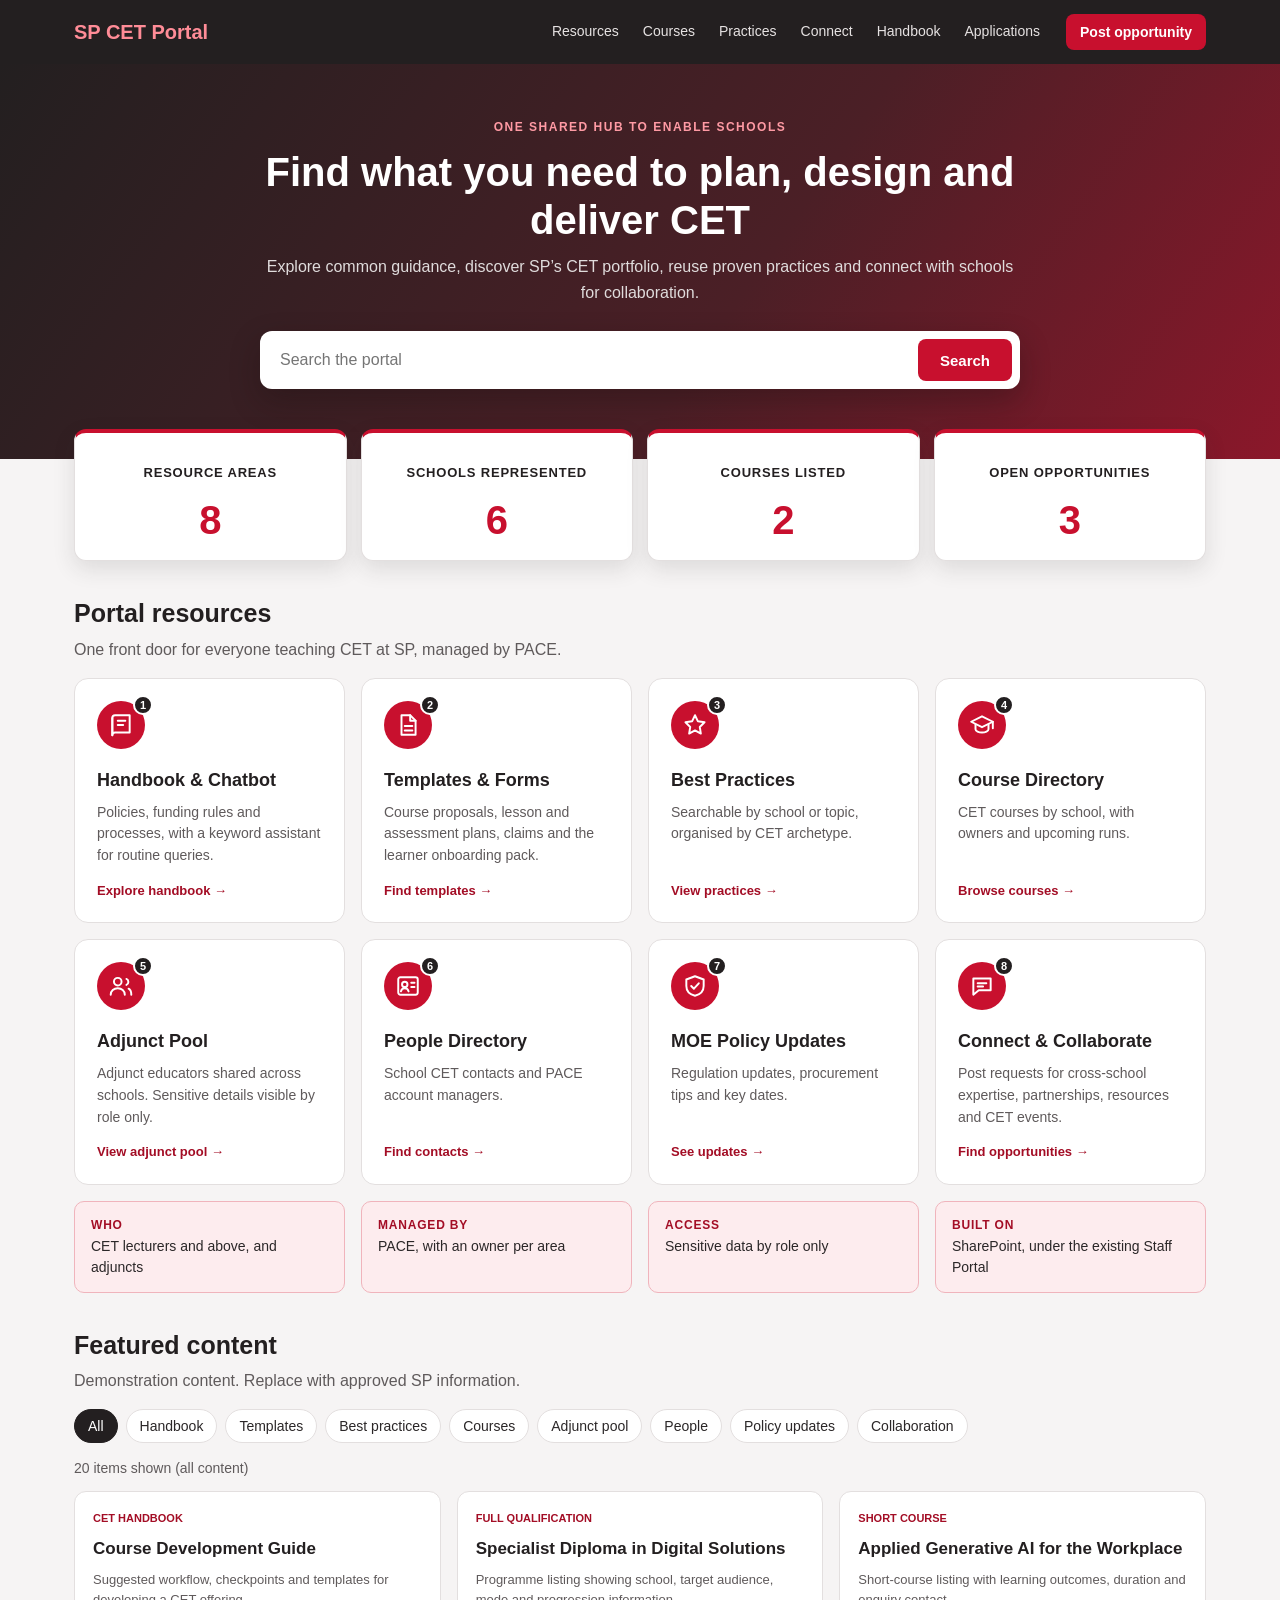
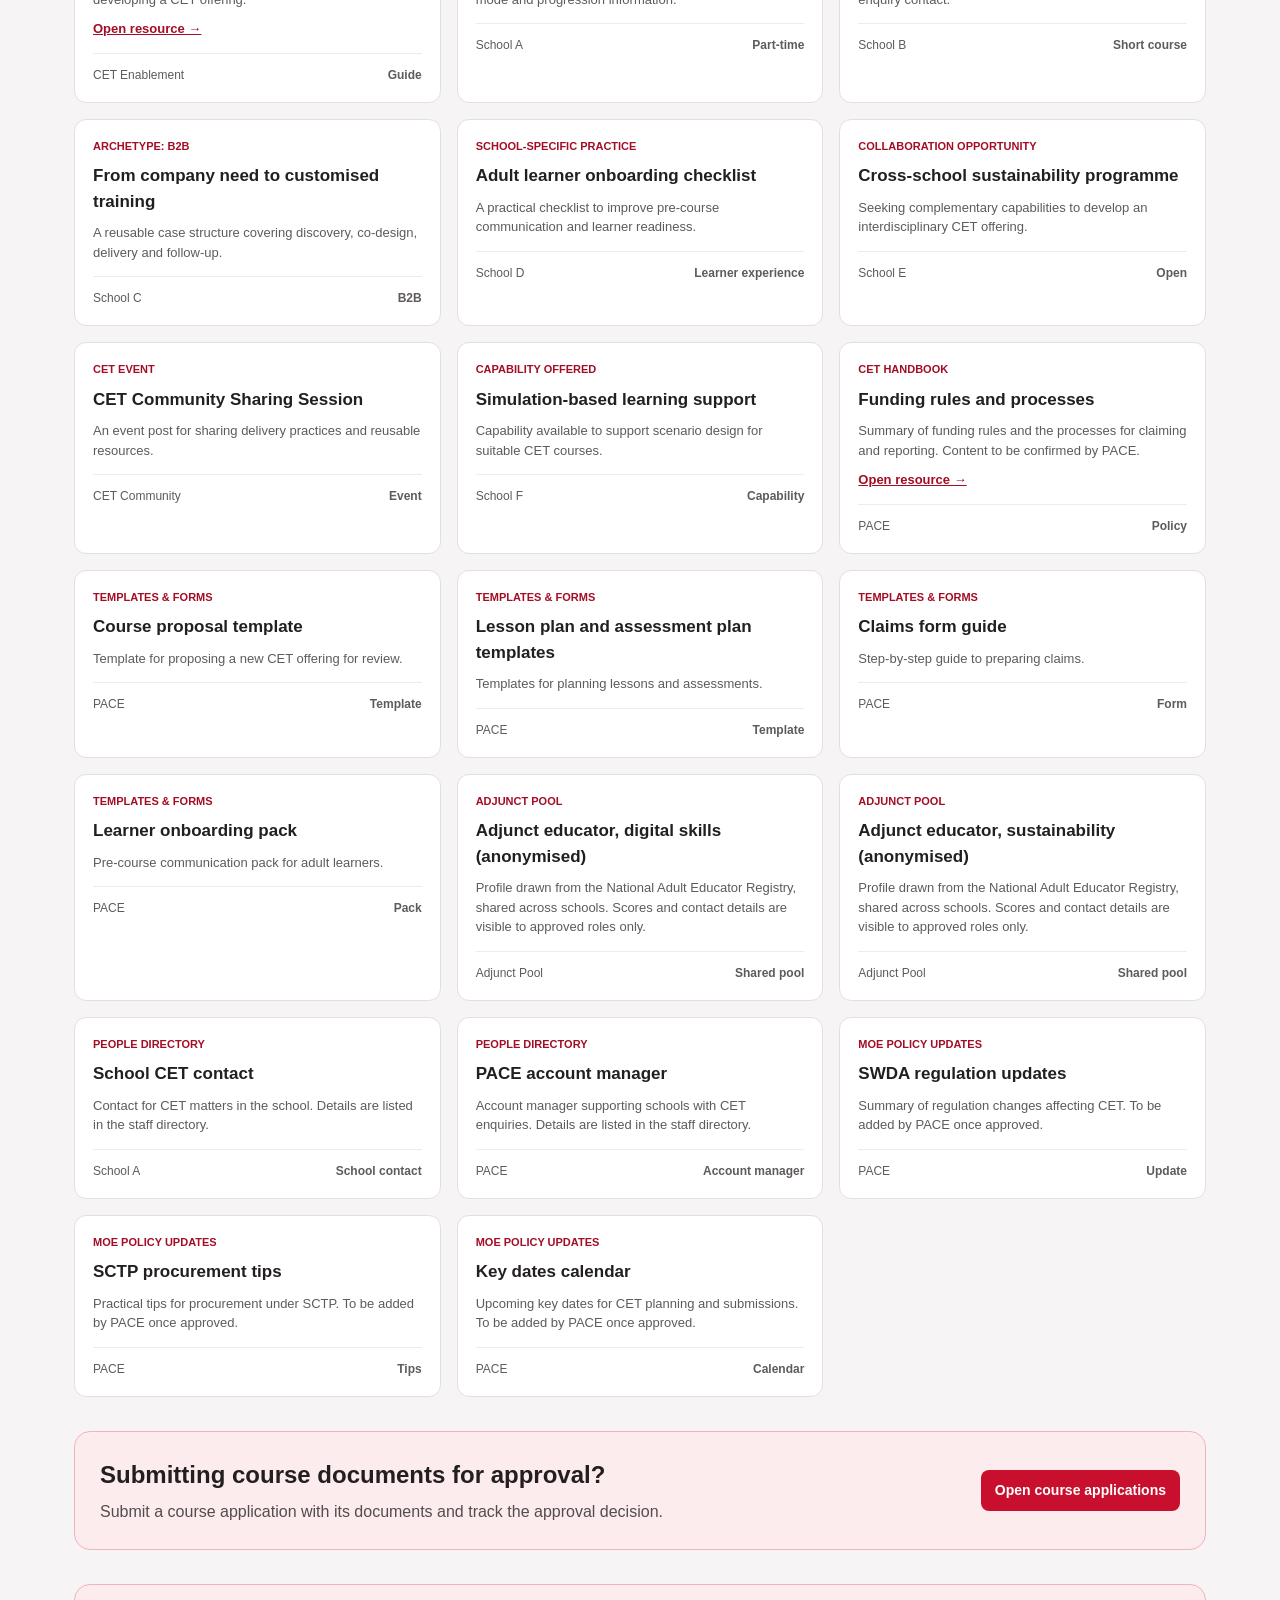
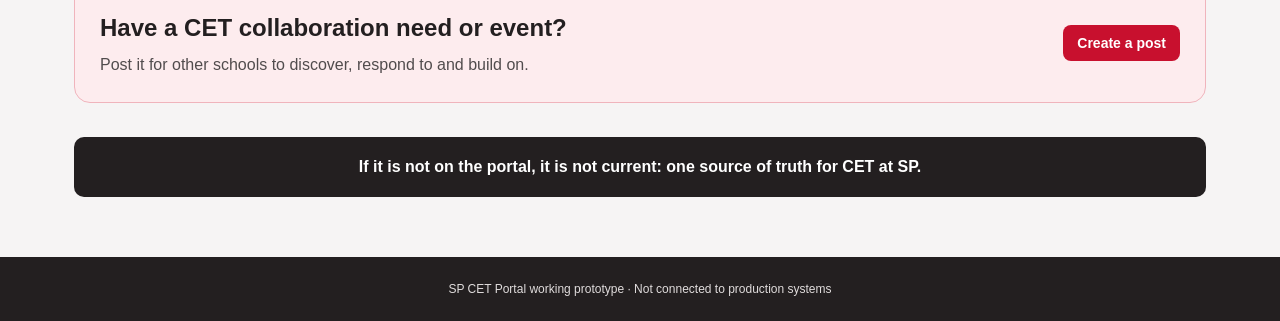
==== commit 9d9e39d1: "Add icons to the portal resource areas alongside numbering Co-Authored-By: Claude Sonnet 5.5 <norepl" ====
--- a/index.html
+++ b/index.html
@@ -64,14 +64,14 @@
   <section id="resources" aria-labelledby="resHead">
     <div class="section-head"><div><h2 id="resHead">Portal resources</h2><p>One front door for everyone teaching CET at SP, managed by PACE.</p></div></div>
     <div class="hubs">
-      <a class="hub" href="handbook/index.html"><span class="icon" aria-hidden="true">1</span><h3>Handbook &amp; Chatbot</h3><p>Policies, funding rules and processes, with a keyword assistant for routine queries.</p><span class="go">Explore handbook →</span></a>
-      <button type="button" class="hub" data-filter="template"><span class="icon" aria-hidden="true">2</span><h3>Templates &amp; Forms</h3><p>Course proposals, lesson and assessment plans, claims and the learner onboarding pack.</p><span class="go">Find templates →</span></button>
-      <button type="button" class="hub" id="practices" data-filter="practice"><span class="icon" aria-hidden="true">3</span><h3>Best Practices</h3><p>Searchable by school or topic, organised by CET archetype.</p><span class="go">View practices →</span></button>
-      <button type="button" class="hub" id="courses" data-filter="course"><span class="icon" aria-hidden="true">4</span><h3>Course Directory</h3><p>CET courses by school, with owners and upcoming runs.</p><span class="go">Browse courses →</span></button>
-      <button type="button" class="hub" data-filter="adjunct"><span class="icon" aria-hidden="true">5</span><h3>Adjunct Pool</h3><p>Adjunct educators shared across schools. Sensitive details visible by role only.</p><span class="go">View adjunct pool →</span></button>
-      <button type="button" class="hub" data-filter="person"><span class="icon" aria-hidden="true">6</span><h3>People Directory</h3><p>School CET contacts and PACE account managers.</p><span class="go">Find contacts →</span></button>
-      <button type="button" class="hub" data-filter="policy"><span class="icon" aria-hidden="true">7</span><h3>MOE Policy Updates</h3><p>Regulation updates, procurement tips and key dates.</p><span class="go">See updates →</span></button>
-      <button type="button" class="hub" id="connect" data-filter="opportunity"><span class="icon" aria-hidden="true">8</span><h3>Connect &amp; Collaborate</h3><p>Post requests for cross-school expertise, partnerships, resources and CET events.</p><span class="go">Find opportunities →</span></button>
+      <a class="hub" href="handbook/index.html"><span class="icon" aria-hidden="true"><img src="assets/icons/handbook.svg" alt="" width="26" height="26"><span class="num">1</span></span><h3>Handbook &amp; Chatbot</h3><p>Policies, funding rules and processes, with a keyword assistant for routine queries.</p><span class="go">Explore handbook →</span></a>
+      <button type="button" class="hub" data-filter="template"><span class="icon" aria-hidden="true"><img src="assets/icons/templates.svg" alt="" width="26" height="26"><span class="num">2</span></span><h3>Templates &amp; Forms</h3><p>Course proposals, lesson and assessment plans, claims and the learner onboarding pack.</p><span class="go">Find templates →</span></button>
+      <button type="button" class="hub" id="practices" data-filter="practice"><span class="icon" aria-hidden="true"><img src="assets/icons/practices.svg" alt="" width="26" height="26"><span class="num">3</span></span><h3>Best Practices</h3><p>Searchable by school or topic, organised by CET archetype.</p><span class="go">View practices →</span></button>
+      <button type="button" class="hub" id="courses" data-filter="course"><span class="icon" aria-hidden="true"><img src="assets/icons/courses.svg" alt="" width="26" height="26"><span class="num">4</span></span><h3>Course Directory</h3><p>CET courses by school, with owners and upcoming runs.</p><span class="go">Browse courses →</span></button>
+      <button type="button" class="hub" data-filter="adjunct"><span class="icon" aria-hidden="true"><img src="assets/icons/adjunct.svg" alt="" width="26" height="26"><span class="num">5</span></span><h3>Adjunct Pool</h3><p>Adjunct educators shared across schools. Sensitive details visible by role only.</p><span class="go">View adjunct pool →</span></button>
+      <button type="button" class="hub" data-filter="person"><span class="icon" aria-hidden="true"><img src="assets/icons/people.svg" alt="" width="26" height="26"><span class="num">6</span></span><h3>People Directory</h3><p>School CET contacts and PACE account managers.</p><span class="go">Find contacts →</span></button>
+      <button type="button" class="hub" data-filter="policy"><span class="icon" aria-hidden="true"><img src="assets/icons/policy.svg" alt="" width="26" height="26"><span class="num">7</span></span><h3>MOE Policy Updates</h3><p>Regulation updates, procurement tips and key dates.</p><span class="go">See updates →</span></button>
+      <button type="button" class="hub" id="connect" data-filter="opportunity"><span class="icon" aria-hidden="true"><img src="assets/icons/collaborate.svg" alt="" width="26" height="26"><span class="num">8</span></span><h3>Connect &amp; Collaborate</h3><p>Post requests for cross-school expertise, partnerships, resources and CET events.</p><span class="go">Find opportunities →</span></button>
     </div>
     <!-- EDIT: the four information boxes below -->
     <ul class="strip" aria-label="About the portal">
--- a/styles.css
+++ b/styles.css
@@ -49,7 +49,9 @@
 .hubs{display:grid;grid-template-columns:repeat(4,1fr);gap:16px}
 .hub{background:#fff;border:1px solid var(--line);border-radius:14px;padding:22px;min-height:190px;transition:.2s;display:flex;flex-direction:column;align-items:flex-start;text-align:left;font:inherit;color:inherit;text-decoration:none;cursor:pointer}
 .hub:hover{transform:translateY(-4px);box-shadow:0 14px 30px #2b272818}
-.icon{width:44px;height:44px;border-radius:50%;display:grid;place-items:center;color:#fff;font-weight:900;font-size:20px;background:var(--red)}
+.icon{position:relative;width:48px;height:48px;border-radius:50%;display:grid;place-items:center;background:var(--red)}
+.icon img{display:block}
+.icon .num{position:absolute;top:-6px;right:-8px;min-width:20px;height:20px;border-radius:10px;background:var(--ink);color:#fff;border:2px solid #fff;font-size:11px;font-weight:800;line-height:16px;text-align:center;padding:0 3px}
 .hub h3{margin:18px 0 8px;color:var(--ink);font-size:18px}
 .hub p{color:var(--muted);font-size:14px;line-height:1.55;margin:0 0 14px}
 .hub .go{color:var(--red-dark);font-weight:700;font-size:13px;margin-top:auto}
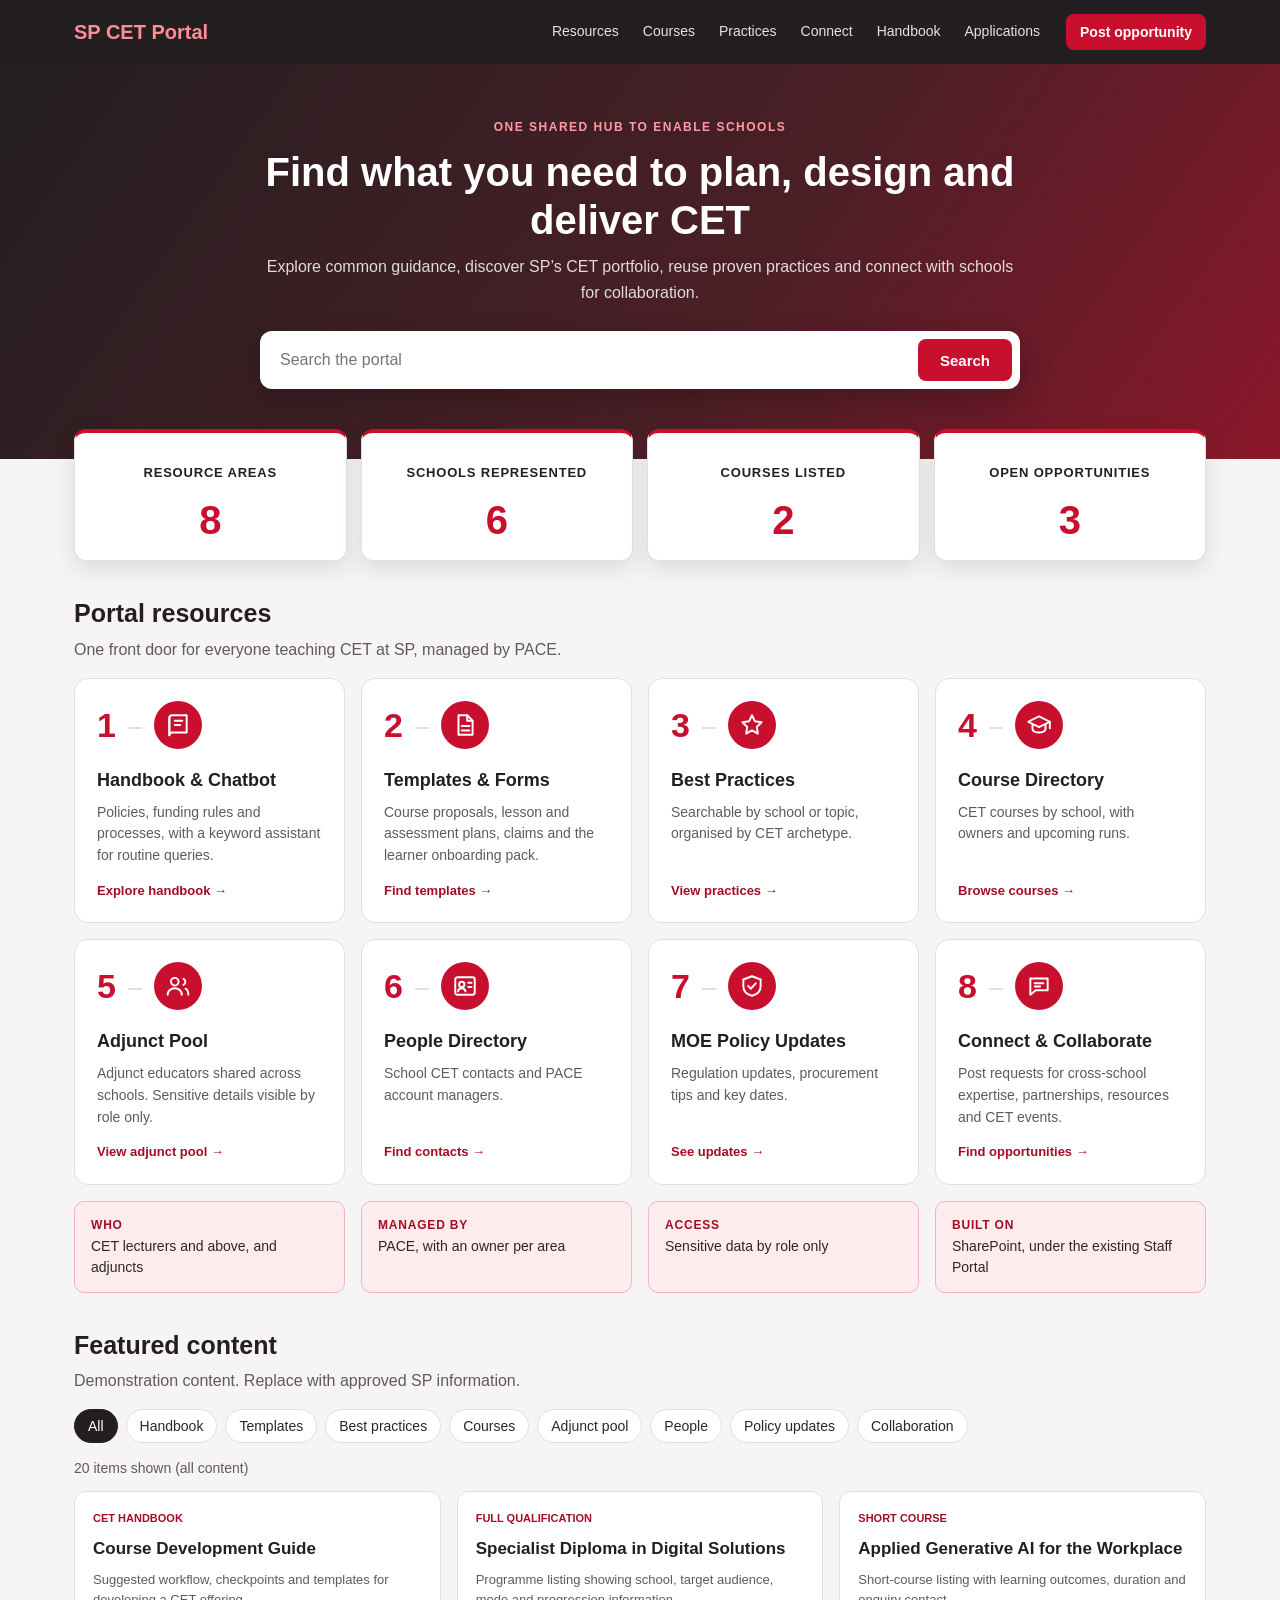
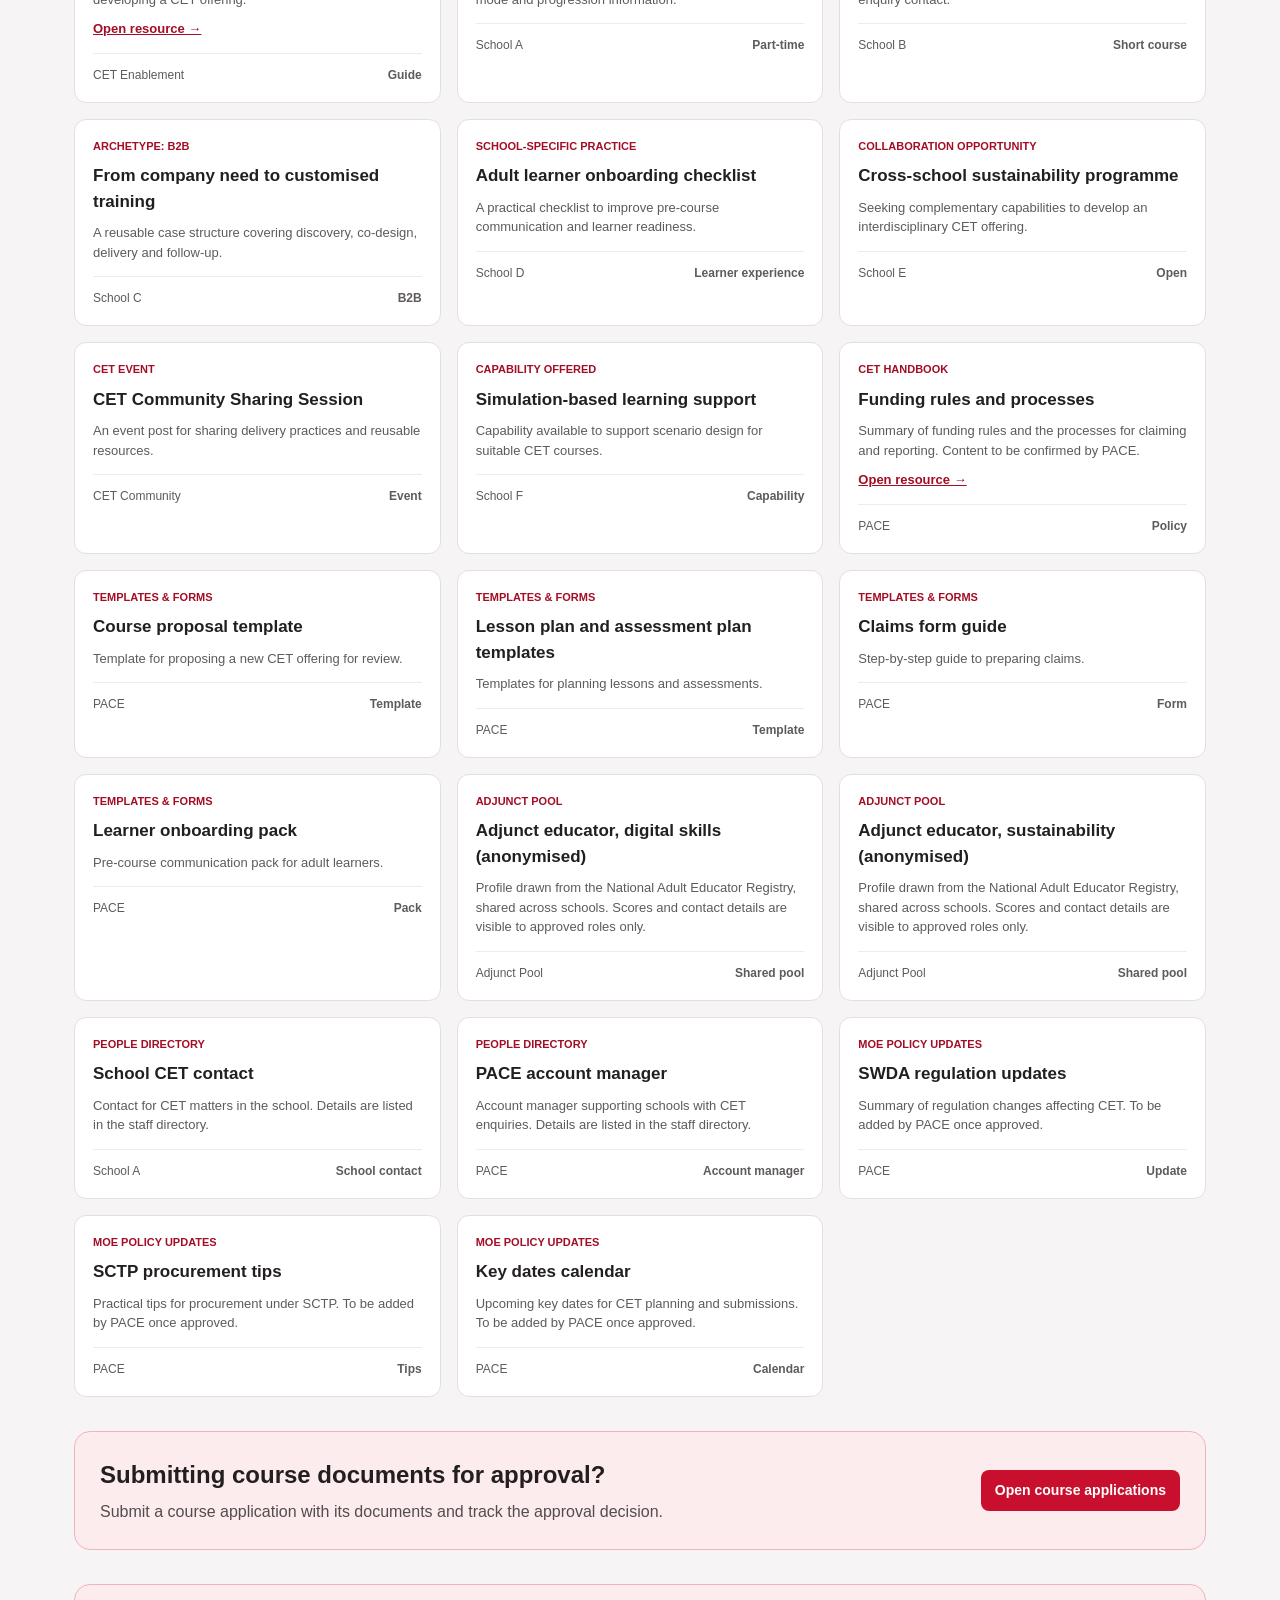
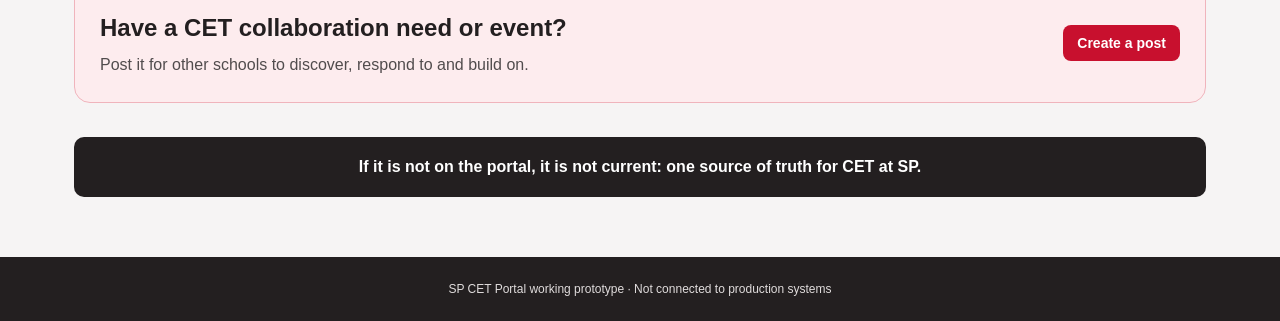
==== commit c5bc82ab: "Show resource area number and icon side by side Co-Authored-By: Claude Sonnet 5.5 <noreply@anthropic" ====
--- a/index.html
+++ b/index.html
@@ -64,14 +64,14 @@
   <section id="resources" aria-labelledby="resHead">
     <div class="section-head"><div><h2 id="resHead">Portal resources</h2><p>One front door for everyone teaching CET at SP, managed by PACE.</p></div></div>
     <div class="hubs">
-      <a class="hub" href="handbook/index.html"><span class="icon" aria-hidden="true"><img src="assets/icons/handbook.svg" alt="" width="26" height="26"><span class="num">1</span></span><h3>Handbook &amp; Chatbot</h3><p>Policies, funding rules and processes, with a keyword assistant for routine queries.</p><span class="go">Explore handbook →</span></a>
-      <button type="button" class="hub" data-filter="template"><span class="icon" aria-hidden="true"><img src="assets/icons/templates.svg" alt="" width="26" height="26"><span class="num">2</span></span><h3>Templates &amp; Forms</h3><p>Course proposals, lesson and assessment plans, claims and the learner onboarding pack.</p><span class="go">Find templates →</span></button>
-      <button type="button" class="hub" id="practices" data-filter="practice"><span class="icon" aria-hidden="true"><img src="assets/icons/practices.svg" alt="" width="26" height="26"><span class="num">3</span></span><h3>Best Practices</h3><p>Searchable by school or topic, organised by CET archetype.</p><span class="go">View practices →</span></button>
-      <button type="button" class="hub" id="courses" data-filter="course"><span class="icon" aria-hidden="true"><img src="assets/icons/courses.svg" alt="" width="26" height="26"><span class="num">4</span></span><h3>Course Directory</h3><p>CET courses by school, with owners and upcoming runs.</p><span class="go">Browse courses →</span></button>
-      <button type="button" class="hub" data-filter="adjunct"><span class="icon" aria-hidden="true"><img src="assets/icons/adjunct.svg" alt="" width="26" height="26"><span class="num">5</span></span><h3>Adjunct Pool</h3><p>Adjunct educators shared across schools. Sensitive details visible by role only.</p><span class="go">View adjunct pool →</span></button>
-      <button type="button" class="hub" data-filter="person"><span class="icon" aria-hidden="true"><img src="assets/icons/people.svg" alt="" width="26" height="26"><span class="num">6</span></span><h3>People Directory</h3><p>School CET contacts and PACE account managers.</p><span class="go">Find contacts →</span></button>
-      <button type="button" class="hub" data-filter="policy"><span class="icon" aria-hidden="true"><img src="assets/icons/policy.svg" alt="" width="26" height="26"><span class="num">7</span></span><h3>MOE Policy Updates</h3><p>Regulation updates, procurement tips and key dates.</p><span class="go">See updates →</span></button>
-      <button type="button" class="hub" id="connect" data-filter="opportunity"><span class="icon" aria-hidden="true"><img src="assets/icons/collaborate.svg" alt="" width="26" height="26"><span class="num">8</span></span><h3>Connect &amp; Collaborate</h3><p>Post requests for cross-school expertise, partnerships, resources and CET events.</p><span class="go">Find opportunities →</span></button>
+      <a class="hub" href="handbook/index.html"><span class="hub-head" aria-hidden="true"><span class="num">1</span><span class="icon"><img src="assets/icons/handbook.svg" alt="" width="26" height="26"></span></span><h3>Handbook &amp; Chatbot</h3><p>Policies, funding rules and processes, with a keyword assistant for routine queries.</p><span class="go">Explore handbook →</span></a>
+      <button type="button" class="hub" data-filter="template"><span class="hub-head" aria-hidden="true"><span class="num">2</span><span class="icon"><img src="assets/icons/templates.svg" alt="" width="26" height="26"></span></span><h3>Templates &amp; Forms</h3><p>Course proposals, lesson and assessment plans, claims and the learner onboarding pack.</p><span class="go">Find templates →</span></button>
+      <button type="button" class="hub" id="practices" data-filter="practice"><span class="hub-head" aria-hidden="true"><span class="num">3</span><span class="icon"><img src="assets/icons/practices.svg" alt="" width="26" height="26"></span></span><h3>Best Practices</h3><p>Searchable by school or topic, organised by CET archetype.</p><span class="go">View practices →</span></button>
+      <button type="button" class="hub" id="courses" data-filter="course"><span class="hub-head" aria-hidden="true"><span class="num">4</span><span class="icon"><img src="assets/icons/courses.svg" alt="" width="26" height="26"></span></span><h3>Course Directory</h3><p>CET courses by school, with owners and upcoming runs.</p><span class="go">Browse courses →</span></button>
+      <button type="button" class="hub" data-filter="adjunct"><span class="hub-head" aria-hidden="true"><span class="num">5</span><span class="icon"><img src="assets/icons/adjunct.svg" alt="" width="26" height="26"></span></span><h3>Adjunct Pool</h3><p>Adjunct educators shared across schools. Sensitive details visible by role only.</p><span class="go">View adjunct pool →</span></button>
+      <button type="button" class="hub" data-filter="person"><span class="hub-head" aria-hidden="true"><span class="num">6</span><span class="icon"><img src="assets/icons/people.svg" alt="" width="26" height="26"></span></span><h3>People Directory</h3><p>School CET contacts and PACE account managers.</p><span class="go">Find contacts →</span></button>
+      <button type="button" class="hub" data-filter="policy"><span class="hub-head" aria-hidden="true"><span class="num">7</span><span class="icon"><img src="assets/icons/policy.svg" alt="" width="26" height="26"></span></span><h3>MOE Policy Updates</h3><p>Regulation updates, procurement tips and key dates.</p><span class="go">See updates →</span></button>
+      <button type="button" class="hub" id="connect" data-filter="opportunity"><span class="hub-head" aria-hidden="true"><span class="num">8</span><span class="icon"><img src="assets/icons/collaborate.svg" alt="" width="26" height="26"></span></span><h3>Connect &amp; Collaborate</h3><p>Post requests for cross-school expertise, partnerships, resources and CET events.</p><span class="go">Find opportunities →</span></button>
     </div>
     <!-- EDIT: the four information boxes below -->
     <ul class="strip" aria-label="About the portal">
--- a/styles.css
+++ b/styles.css
@@ -49,9 +49,11 @@
 .hubs{display:grid;grid-template-columns:repeat(4,1fr);gap:16px}
 .hub{background:#fff;border:1px solid var(--line);border-radius:14px;padding:22px;min-height:190px;transition:.2s;display:flex;flex-direction:column;align-items:flex-start;text-align:left;font:inherit;color:inherit;text-decoration:none;cursor:pointer}
 .hub:hover{transform:translateY(-4px);box-shadow:0 14px 30px #2b272818}
-.icon{position:relative;width:48px;height:48px;border-radius:50%;display:grid;place-items:center;background:var(--red)}
+.hub-head{display:flex;align-items:center;gap:12px}
+.hub-head .num{font-size:34px;font-weight:800;line-height:1;color:var(--red)}
+.hub-head .num::after{content:"";display:inline-block;width:14px;height:2px;background:var(--line);vertical-align:middle;margin-left:12px}
+.icon{width:48px;height:48px;border-radius:50%;display:grid;place-items:center;background:var(--red)}
 .icon img{display:block}
-.icon .num{position:absolute;top:-6px;right:-8px;min-width:20px;height:20px;border-radius:10px;background:var(--ink);color:#fff;border:2px solid #fff;font-size:11px;font-weight:800;line-height:16px;text-align:center;padding:0 3px}
 .hub h3{margin:18px 0 8px;color:var(--ink);font-size:18px}
 .hub p{color:var(--muted);font-size:14px;line-height:1.55;margin:0 0 14px}
 .hub .go{color:var(--red-dark);font-weight:700;font-size:13px;margin-top:auto}
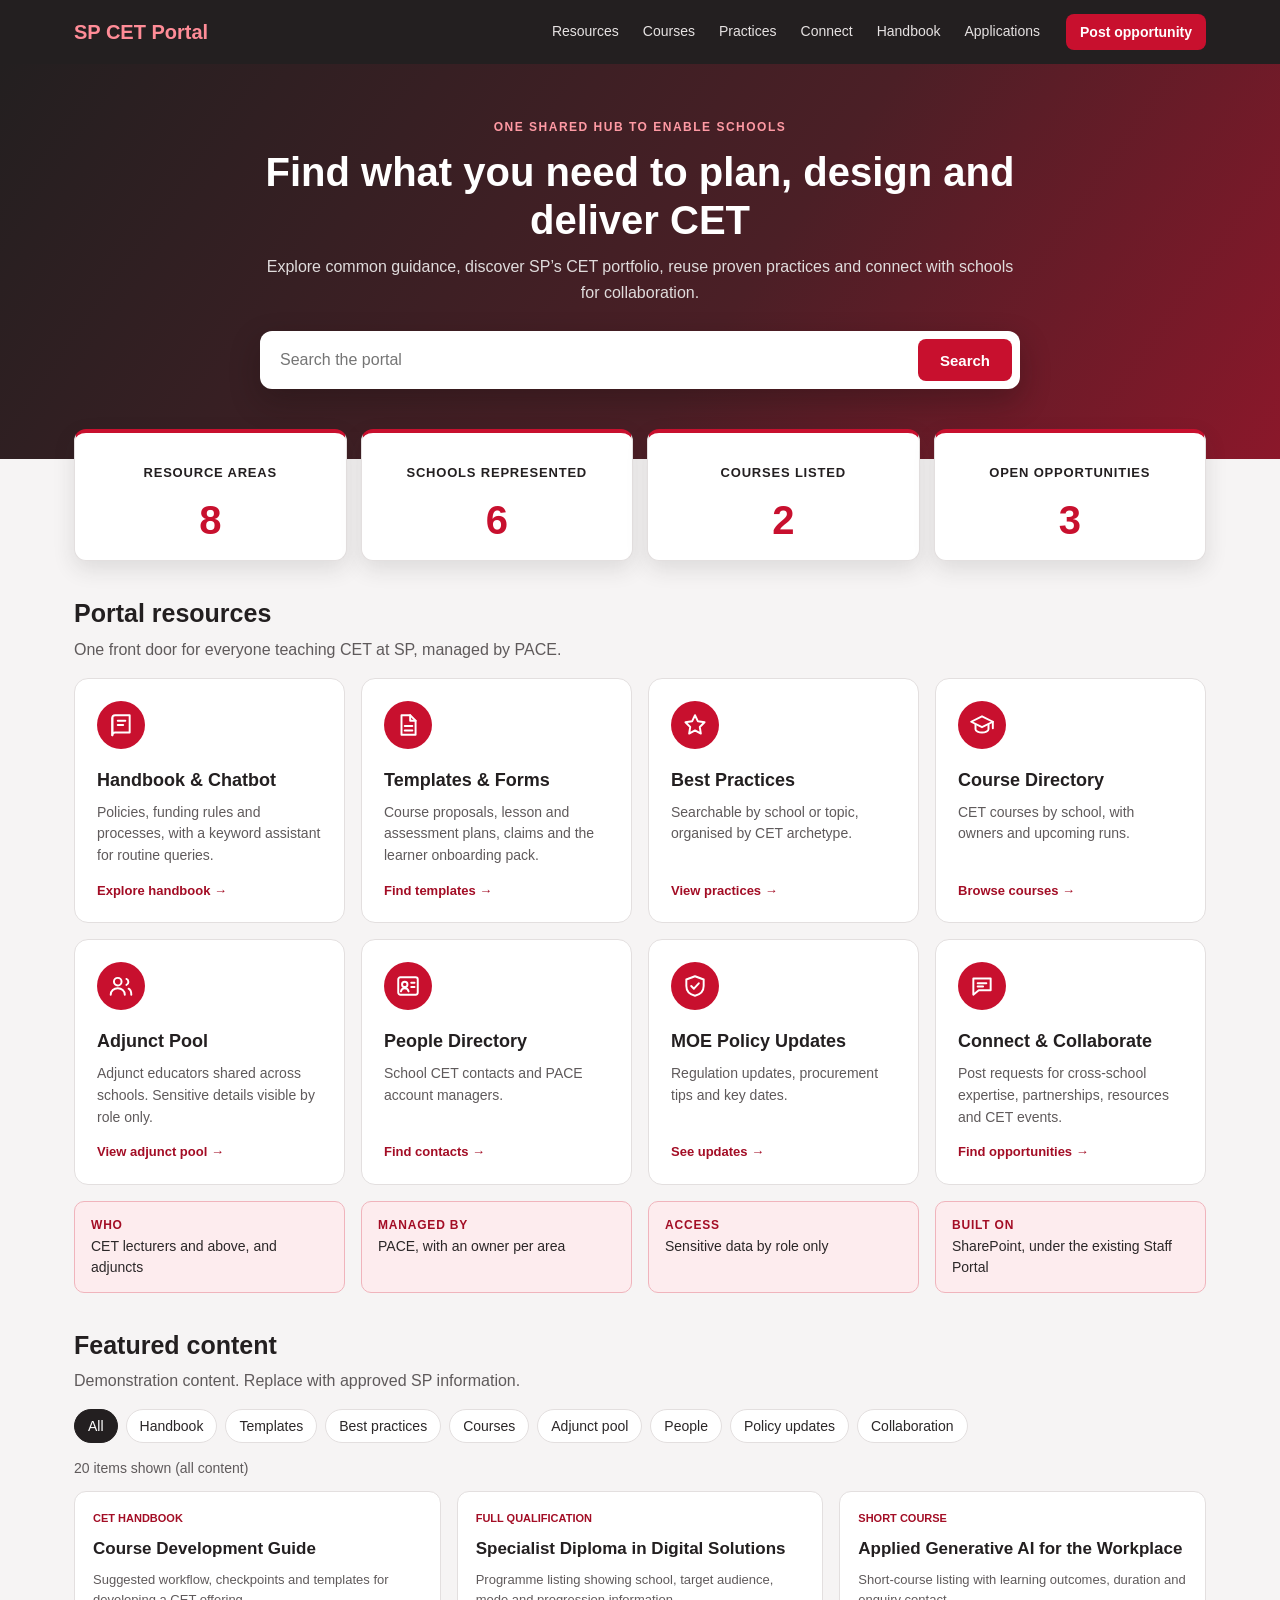
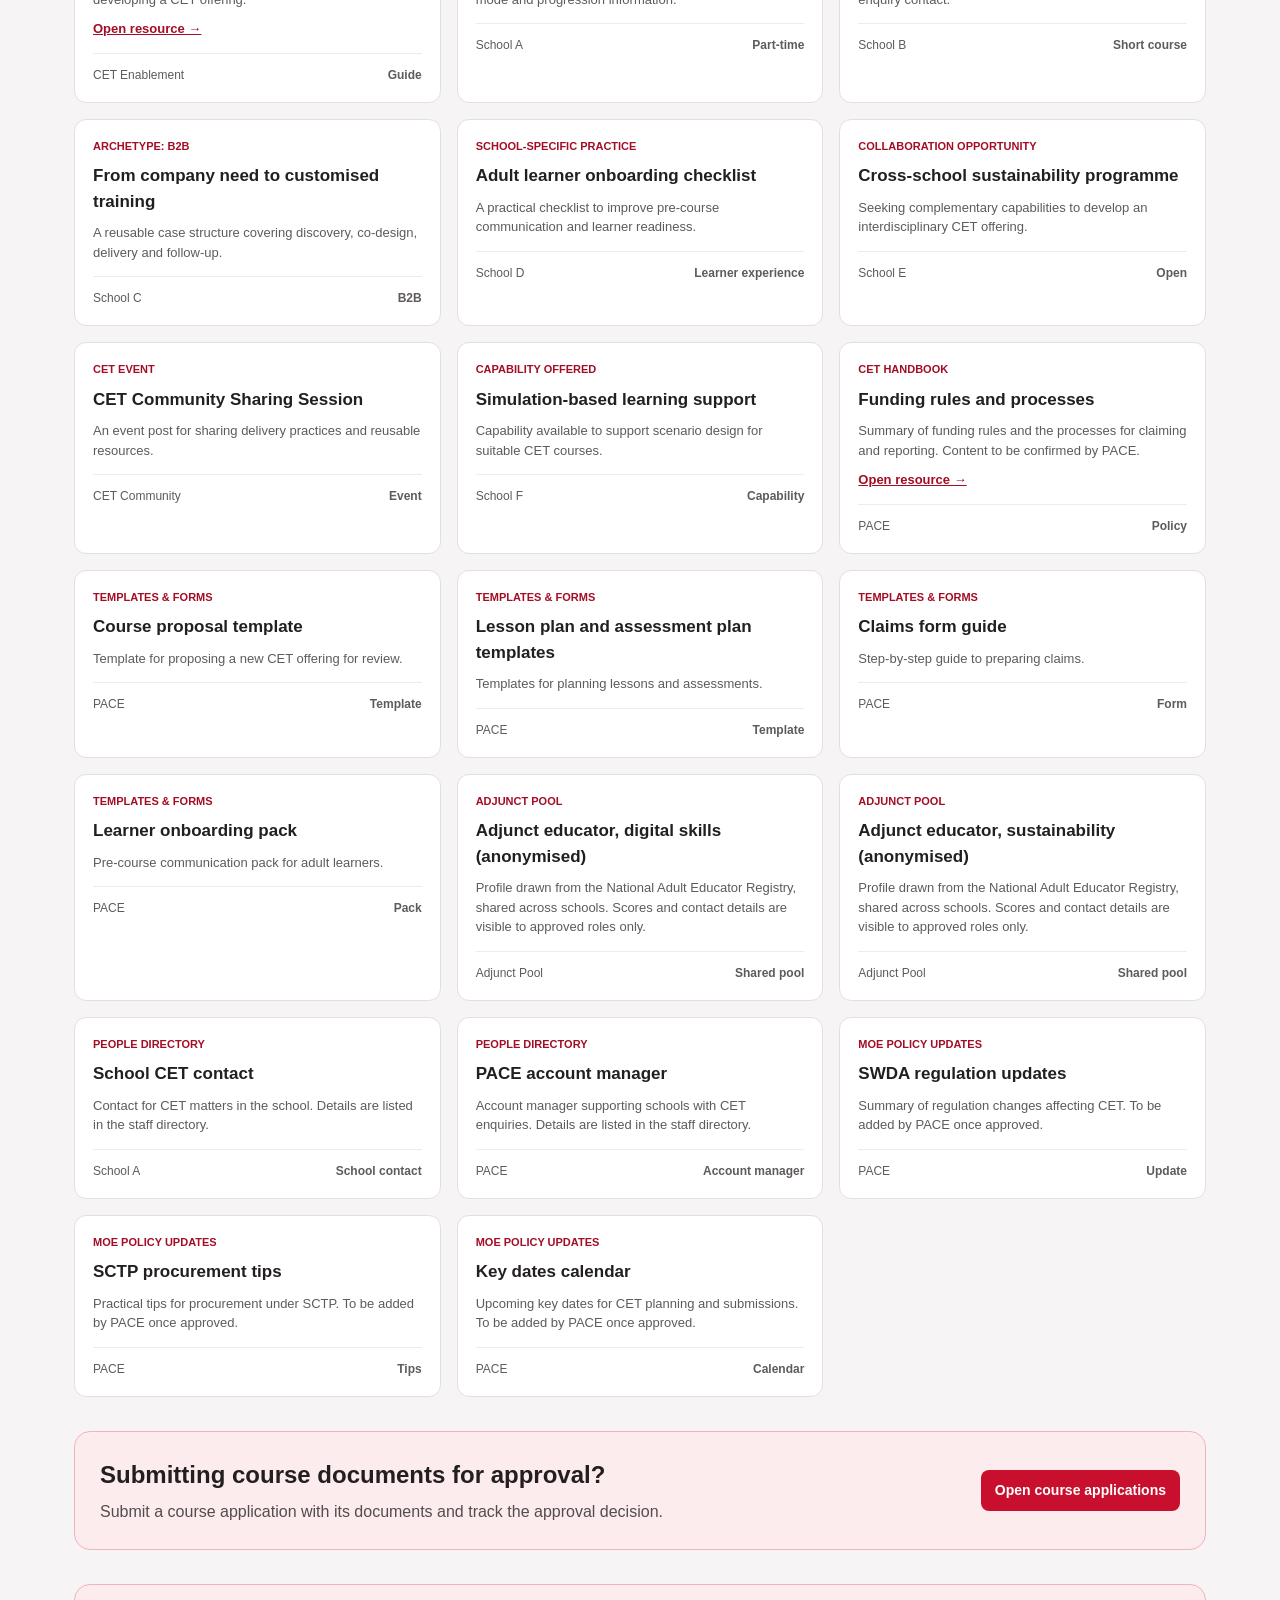
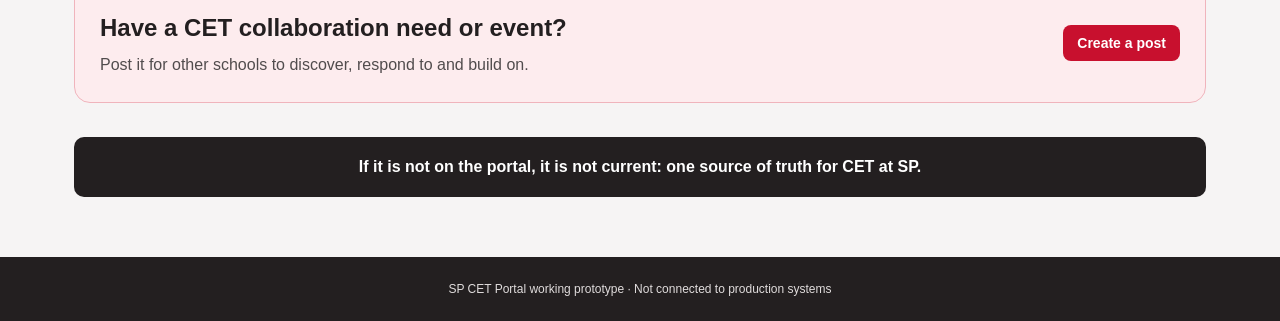
==== commit 56509f71: "Remove numbers from the portal resource tiles Co-Authored-By: Claude Sonnet 5.5 <noreply@anthropic.c" ====
--- a/index.html
+++ b/index.html
@@ -64,14 +64,14 @@
   <section id="resources" aria-labelledby="resHead">
     <div class="section-head"><div><h2 id="resHead">Portal resources</h2><p>One front door for everyone teaching CET at SP, managed by PACE.</p></div></div>
     <div class="hubs">
-      <a class="hub" href="handbook/index.html"><span class="hub-head" aria-hidden="true"><span class="num">1</span><span class="icon"><img src="assets/icons/handbook.svg" alt="" width="26" height="26"></span></span><h3>Handbook &amp; Chatbot</h3><p>Policies, funding rules and processes, with a keyword assistant for routine queries.</p><span class="go">Explore handbook →</span></a>
-      <button type="button" class="hub" data-filter="template"><span class="hub-head" aria-hidden="true"><span class="num">2</span><span class="icon"><img src="assets/icons/templates.svg" alt="" width="26" height="26"></span></span><h3>Templates &amp; Forms</h3><p>Course proposals, lesson and assessment plans, claims and the learner onboarding pack.</p><span class="go">Find templates →</span></button>
-      <button type="button" class="hub" id="practices" data-filter="practice"><span class="hub-head" aria-hidden="true"><span class="num">3</span><span class="icon"><img src="assets/icons/practices.svg" alt="" width="26" height="26"></span></span><h3>Best Practices</h3><p>Searchable by school or topic, organised by CET archetype.</p><span class="go">View practices →</span></button>
-      <button type="button" class="hub" id="courses" data-filter="course"><span class="hub-head" aria-hidden="true"><span class="num">4</span><span class="icon"><img src="assets/icons/courses.svg" alt="" width="26" height="26"></span></span><h3>Course Directory</h3><p>CET courses by school, with owners and upcoming runs.</p><span class="go">Browse courses →</span></button>
-      <button type="button" class="hub" data-filter="adjunct"><span class="hub-head" aria-hidden="true"><span class="num">5</span><span class="icon"><img src="assets/icons/adjunct.svg" alt="" width="26" height="26"></span></span><h3>Adjunct Pool</h3><p>Adjunct educators shared across schools. Sensitive details visible by role only.</p><span class="go">View adjunct pool →</span></button>
-      <button type="button" class="hub" data-filter="person"><span class="hub-head" aria-hidden="true"><span class="num">6</span><span class="icon"><img src="assets/icons/people.svg" alt="" width="26" height="26"></span></span><h3>People Directory</h3><p>School CET contacts and PACE account managers.</p><span class="go">Find contacts →</span></button>
-      <button type="button" class="hub" data-filter="policy"><span class="hub-head" aria-hidden="true"><span class="num">7</span><span class="icon"><img src="assets/icons/policy.svg" alt="" width="26" height="26"></span></span><h3>MOE Policy Updates</h3><p>Regulation updates, procurement tips and key dates.</p><span class="go">See updates →</span></button>
-      <button type="button" class="hub" id="connect" data-filter="opportunity"><span class="hub-head" aria-hidden="true"><span class="num">8</span><span class="icon"><img src="assets/icons/collaborate.svg" alt="" width="26" height="26"></span></span><h3>Connect &amp; Collaborate</h3><p>Post requests for cross-school expertise, partnerships, resources and CET events.</p><span class="go">Find opportunities →</span></button>
+      <a class="hub" href="handbook/index.html"><span class="icon"><img src="assets/icons/handbook.svg" alt="" width="26" height="26"></span><h3>Handbook &amp; Chatbot</h3><p>Policies, funding rules and processes, with a keyword assistant for routine queries.</p><span class="go">Explore handbook →</span></a>
+      <button type="button" class="hub" data-filter="template"><span class="icon"><img src="assets/icons/templates.svg" alt="" width="26" height="26"></span><h3>Templates &amp; Forms</h3><p>Course proposals, lesson and assessment plans, claims and the learner onboarding pack.</p><span class="go">Find templates →</span></button>
+      <button type="button" class="hub" id="practices" data-filter="practice"><span class="icon"><img src="assets/icons/practices.svg" alt="" width="26" height="26"></span><h3>Best Practices</h3><p>Searchable by school or topic, organised by CET archetype.</p><span class="go">View practices →</span></button>
+      <button type="button" class="hub" id="courses" data-filter="course"><span class="icon"><img src="assets/icons/courses.svg" alt="" width="26" height="26"></span><h3>Course Directory</h3><p>CET courses by school, with owners and upcoming runs.</p><span class="go">Browse courses →</span></button>
+      <button type="button" class="hub" data-filter="adjunct"><span class="icon"><img src="assets/icons/adjunct.svg" alt="" width="26" height="26"></span><h3>Adjunct Pool</h3><p>Adjunct educators shared across schools. Sensitive details visible by role only.</p><span class="go">View adjunct pool →</span></button>
+      <button type="button" class="hub" data-filter="person"><span class="icon"><img src="assets/icons/people.svg" alt="" width="26" height="26"></span><h3>People Directory</h3><p>School CET contacts and PACE account managers.</p><span class="go">Find contacts →</span></button>
+      <button type="button" class="hub" data-filter="policy"><span class="icon"><img src="assets/icons/policy.svg" alt="" width="26" height="26"></span><h3>MOE Policy Updates</h3><p>Regulation updates, procurement tips and key dates.</p><span class="go">See updates →</span></button>
+      <button type="button" class="hub" id="connect" data-filter="opportunity"><span class="icon"><img src="assets/icons/collaborate.svg" alt="" width="26" height="26"></span><h3>Connect &amp; Collaborate</h3><p>Post requests for cross-school expertise, partnerships, resources and CET events.</p><span class="go">Find opportunities →</span></button>
     </div>
     <!-- EDIT: the four information boxes below -->
     <ul class="strip" aria-label="About the portal">
--- a/styles.css
+++ b/styles.css
@@ -49,9 +49,6 @@
 .hubs{display:grid;grid-template-columns:repeat(4,1fr);gap:16px}
 .hub{background:#fff;border:1px solid var(--line);border-radius:14px;padding:22px;min-height:190px;transition:.2s;display:flex;flex-direction:column;align-items:flex-start;text-align:left;font:inherit;color:inherit;text-decoration:none;cursor:pointer}
 .hub:hover{transform:translateY(-4px);box-shadow:0 14px 30px #2b272818}
-.hub-head{display:flex;align-items:center;gap:12px}
-.hub-head .num{font-size:34px;font-weight:800;line-height:1;color:var(--red)}
-.hub-head .num::after{content:"";display:inline-block;width:14px;height:2px;background:var(--line);vertical-align:middle;margin-left:12px}
 .icon{width:48px;height:48px;border-radius:50%;display:grid;place-items:center;background:var(--red)}
 .icon img{display:block}
 .hub h3{margin:18px 0 8px;color:var(--ink);font-size:18px}
